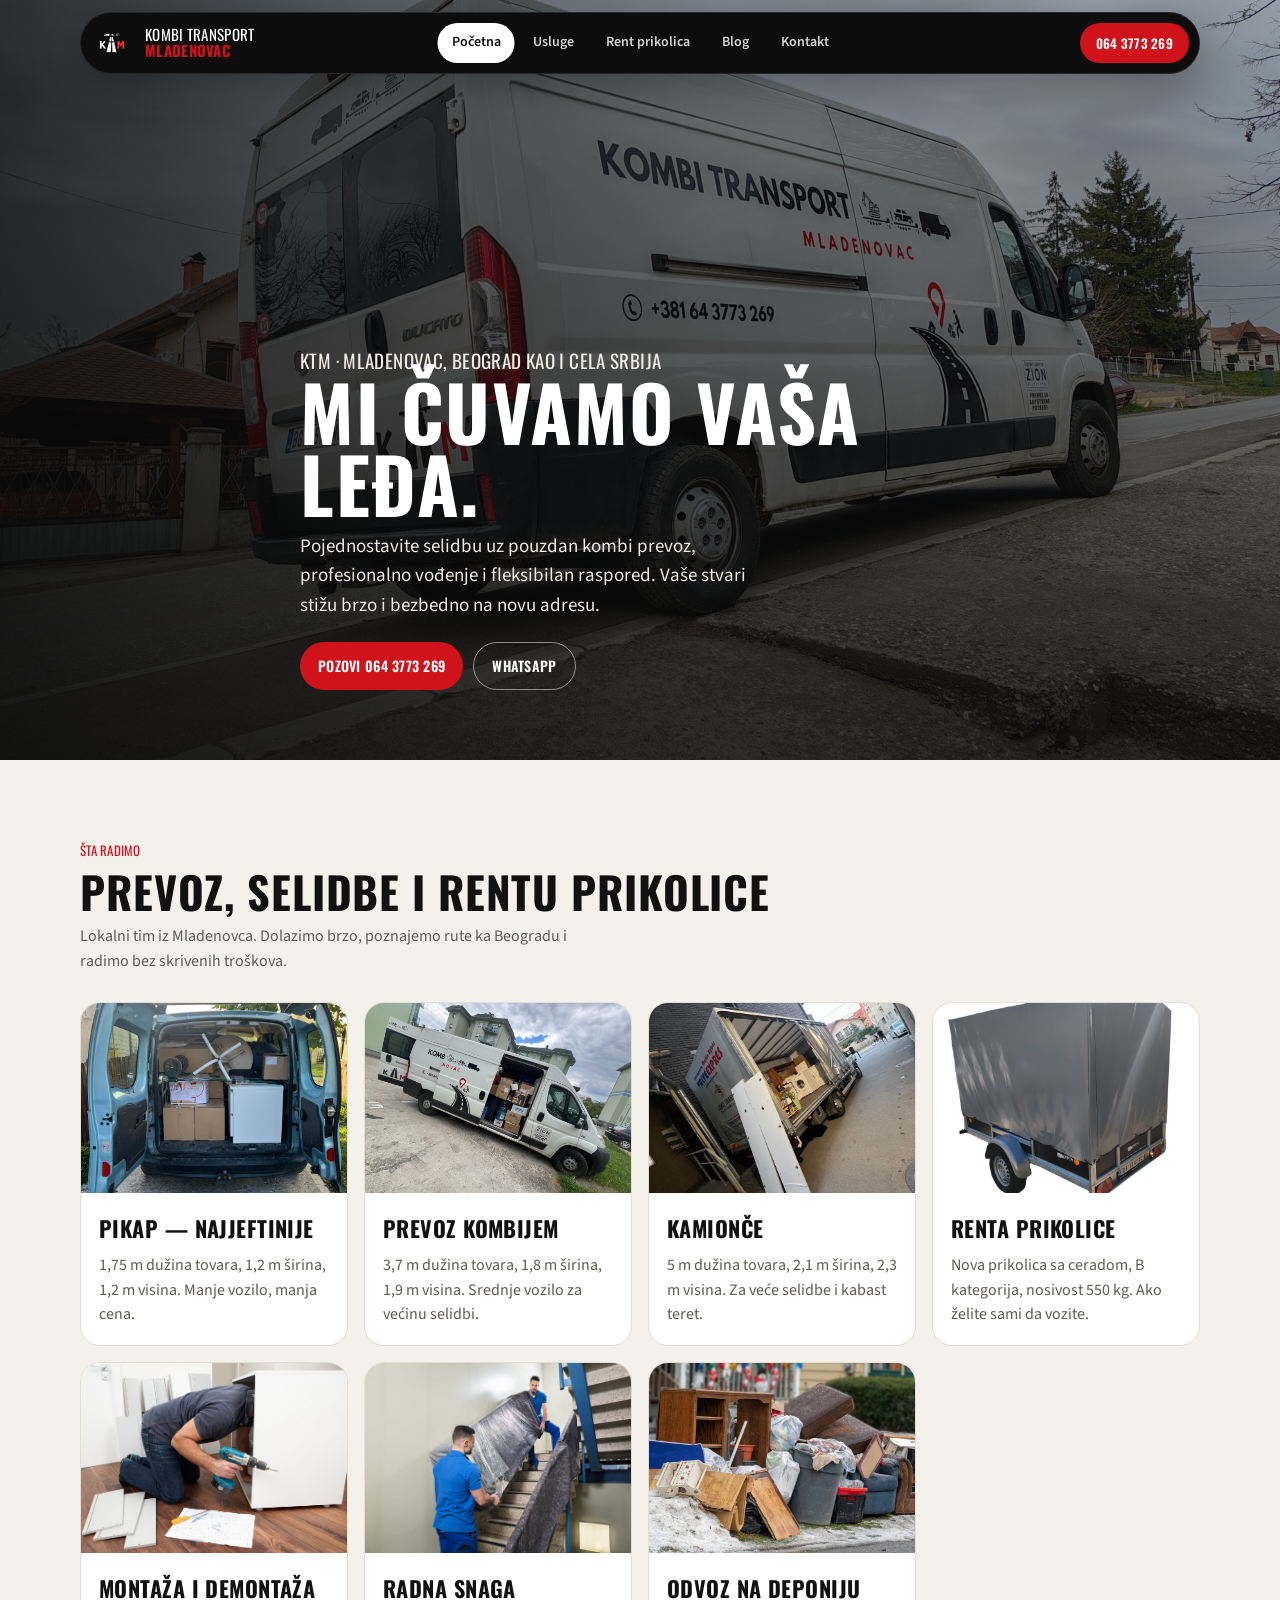
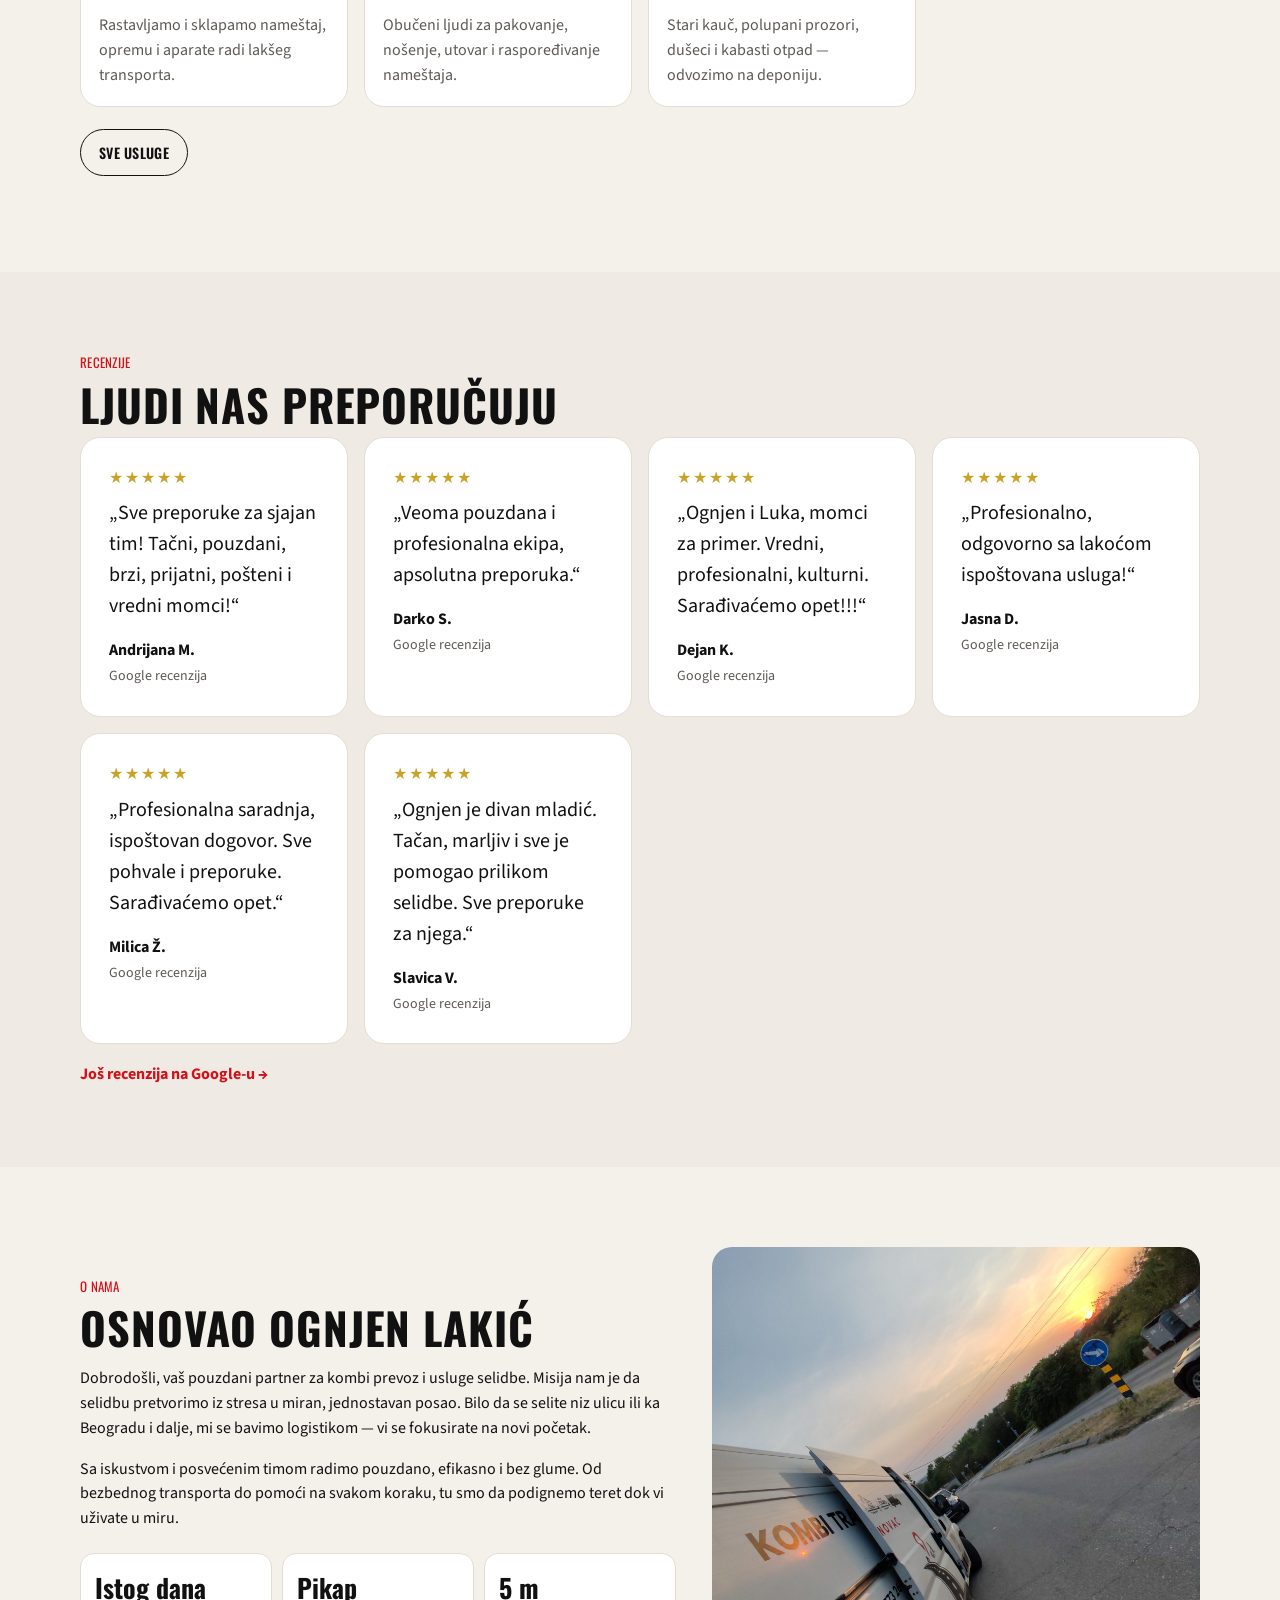
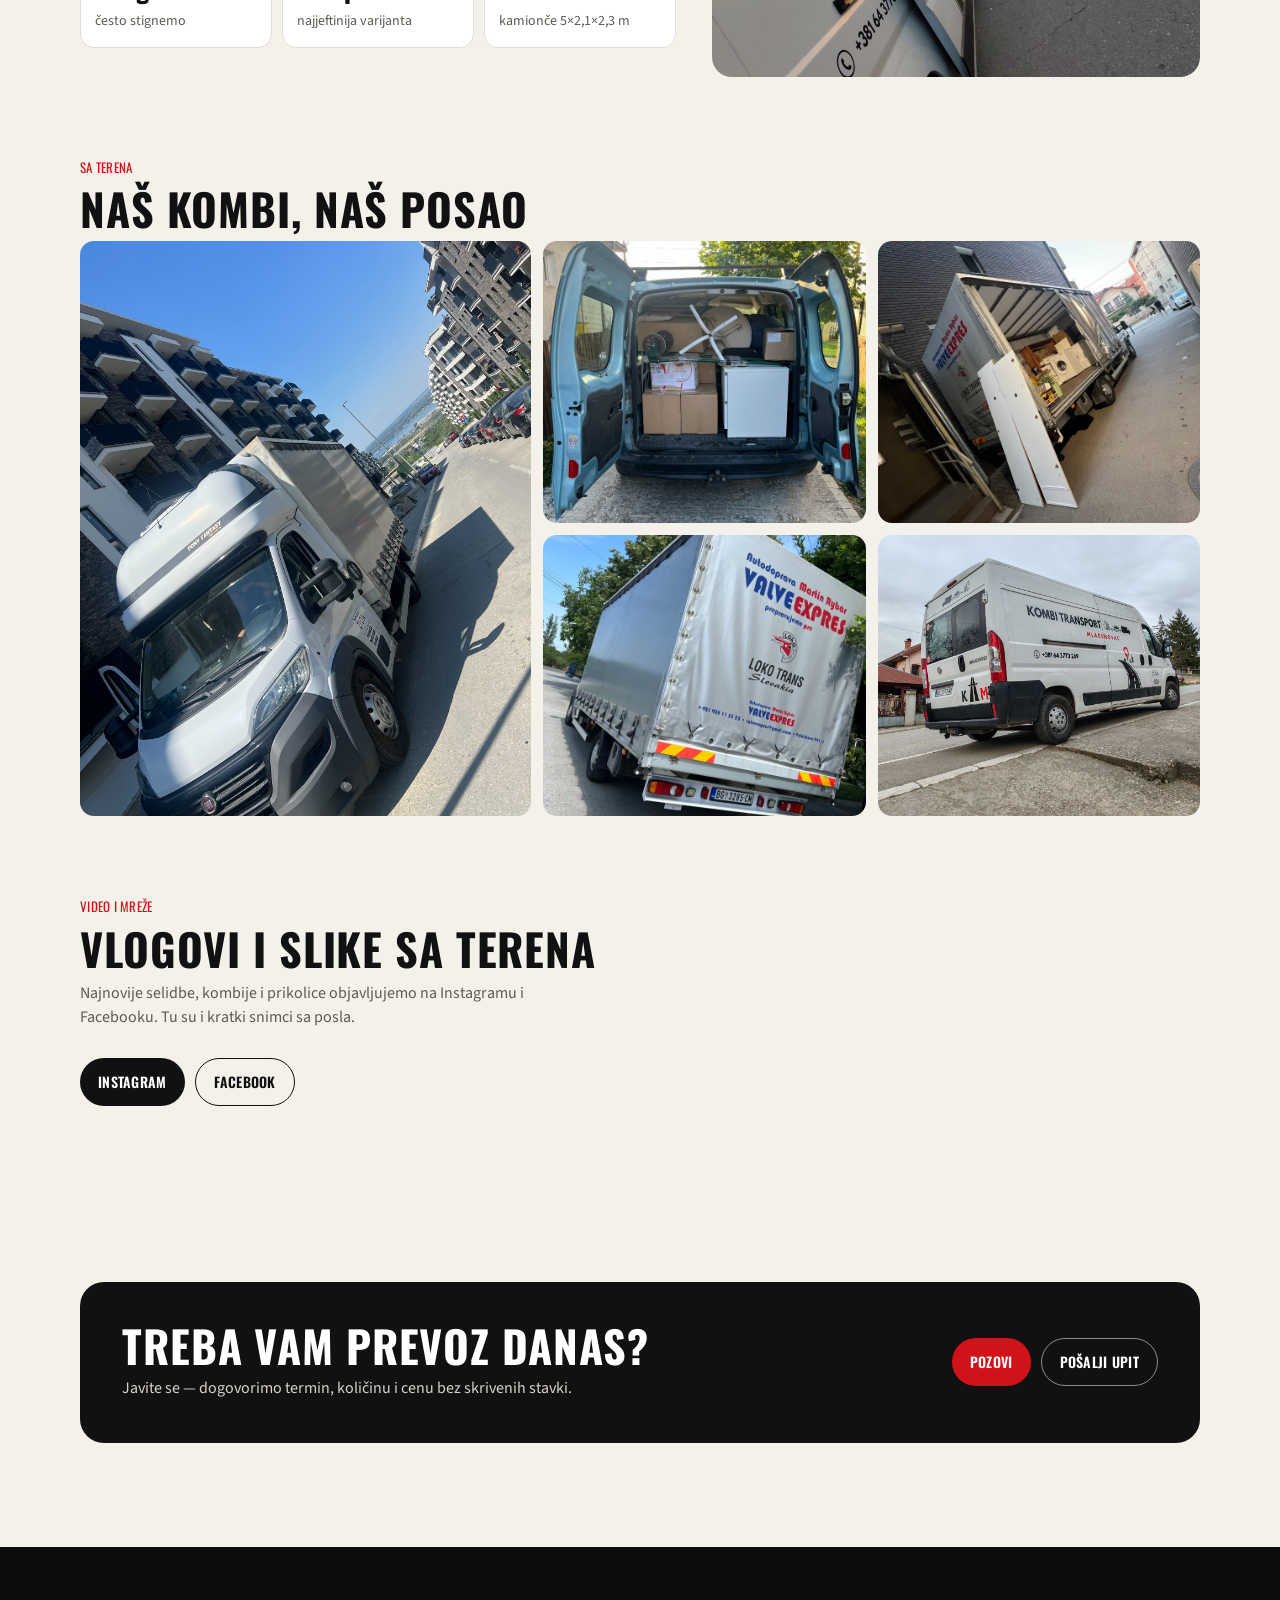
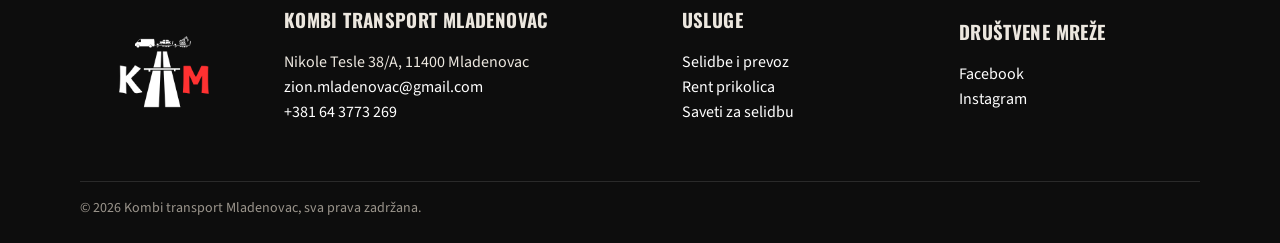
==== index.html @ 941980be "Give the footer a large logo column and slim down the mobile menu icon. Co-authored-by: Cursor <curs" ====
<!DOCTYPE html>
<html lang="sr">
<head>
  <meta charset="UTF-8">
  <meta name="viewport" content="width=device-width, initial-scale=1">
  <title>Kombi transport Mladenovac | Selidbe, prevoz i renta prikolica</title>
  <meta name="description" content="Pikap, kombi i kamionče za prevoz i selidbe u Mladenovcu. Renta prikolica, radna snaga, pakovanje i odvoz na deponiju. Ognjen Lakić, 064 3773 269.">
  <link rel="icon" href="img/favicon.png">
  <link rel="preconnect" href="https://fonts.googleapis.com">
  <link rel="preconnect" href="https://fonts.gstatic.com" crossorigin>
  <link href="https://fonts.googleapis.com/css2?family=Oswald:wght@500;600;700&family=Source+Sans+3:wght@400;600;700&display=swap" rel="stylesheet">
  <link rel="stylesheet" href="css/style.css">
  <script type="application/ld+json">
  {
    "@context": "https://schema.org",
    "@type": "MovingCompany",
    "name": "Kombi transport Mladenovac",
    "url": "https://prevoz-selidbe-ktm.com/",
    "telephone": "+381643773269",
    "email": "zion.mladenovac@gmail.com",
    "address": {
      "@type": "PostalAddress",
      "streetAddress": "Nikole Tesle 38/A",
      "addressLocality": "Mladenovac",
      "postalCode": "11400",
      "addressCountry": "RS"
    },
    "geo": {
      "@type": "GeoCoordinates",
      "latitude": 44.4453447,
      "longitude": 20.7040659
    },
    "hasMap": "https://share.google/hWrHYT7BhJZmR0jzt",
    "founder": "Ognjen Lakić",
    "areaServed": ["Mladenovac", "Beograd", "Srbija"]
  }
  </script>
</head>
<body>
  <header class="site-header">
    <div class="wrap header-inner">
      <a class="brand" href="/">
        <img src="img/logo-ktm.png" alt="KTM logo">
        <span class="logo-text">Kombi transport<br><b>Mladenovac</b></span>
      </a>
      <nav class="nav">
        <a class="active" href="/">Početna</a>
        <a href="/usluge">Usluge</a>
        <a href="/rent-prikolica">Rent prikolica</a>
        <a href="/blog">Blog</a>
        <a href="/kontakt">Kontakt</a>
      </nav>
      <div class="header-actions">
        <a class="btn btn-red desk" href="tel:+381643773269">064 3773 269</a>
        <button class="menu-btn" aria-label="Meni"><span></span><span></span><span></span></button>
      </div>
    </div>
  </header>

  <section class="hero">
    <img class="bg" src="img/van-work.jpg" alt="Kombi transport Mladenovac Fiat Ducato">
    <div class="wrap hero-copy">
      <p class="eyebrow">KTM · Mladenovac, Beograd kao i cela Srbija</p>
      <h1>Mi čuvamo vaša leđa.</h1>
      <p>Pojednostavite selidbu uz pouzdan kombi prevoz, profesionalno vođenje i fleksibilan raspored. Vaše stvari stižu brzo i bezbedno na novu adresu.</p>
      <div class="hero-actions">
        <a class="btn btn-red" href="tel:+381643773269">Pozovi 064 3773 269</a>
        <a class="btn btn-ghost" href="https://wa.me/381643773269" target="_blank" rel="noopener">WhatsApp</a>
      </div>
    </div>
  </section>

  <section class="section">
    <div class="wrap">
      <p class="eyebrow">Šta radimo</p>
      <h2>Prevoz, selidbe i rentu prikolice</h2>
      <p class="lead">Lokalni tim iz Mladenovca. Dolazimo brzo, poznajemo rute ka Beogradu i radimo bez skrivenih troškova.</p>
      <div class="services-grid">
        <article class="service">
          <img src="img/pikap.jpg" alt="Prevoz pikap vozilom">
          <div>
            <h3>Pikap — najjeftinije</h3>
            <p>1,75 m dužina tovara, 1,2 m širina, 1,2 m visina. Manje vozilo, manja cena.</p>
          </div>
        </article>
        <article class="service">
          <img src="img/kombi.jpg" alt="Prevoz kombijem">
          <div>
            <h3>Prevoz kombijem</h3>
            <p>3,7 m dužina tovara, 1,8 m širina, 1,9 m visina. Srednje vozilo za većinu selidbi.</p>
          </div>
        </article>
        <article class="service">
          <img src="img/kamionce-utovar.jpg" alt="Kamionče sa otvorenom stranicom">
          <div>
            <h3>Kamionče</h3>
            <p>5 m dužina tovara, 2,1 m širina, 2,3 m visina. Za veće selidbe i kabast teret.</p>
          </div>
        </article>
        <article class="service">
          <img src="img/prikolica-rent.png" alt="Renta prikolice">
          <div>
            <h3>Renta prikolice</h3>
            <p>Nova prikolica sa ceradom, B kategorija, nosivost 550 kg. Ako želite sami da vozite.</p>
          </div>
        </article>
        <article class="service">
          <img src="img/demontaza.jpg" alt="Montaža i demontaža nameštaja">
          <div>
            <h3>Montaža i demontaža</h3>
            <p>Rastavljamo i sklapamo nameštaj, opremu i aparate radi lakšeg transporta.</p>
          </div>
        </article>
        <article class="service">
          <img src="img/trailer.jpg" alt="Radna snaga za selidbu">
          <div>
            <h3>Radna snaga</h3>
            <p>Obučeni ljudi za pakovanje, nošenje, utovar i raspoređivanje nameštaja.</p>
          </div>
        </article>
        <article class="service">
          <img src="img/deponija.jpg" alt="Stari nameštaj i otpad za odvoz na deponiju">
          <div>
            <h3>Odvoz na deponiju</h3>
            <p>Stari kauč, polupani prozori, dušeci i kabasti otpad — odvozimo na deponiju.</p>
          </div>
        </article>
      </div>
      <p style="margin-top:22px"><a class="btn btn-line" href="/usluge">Sve usluge</a></p>
    </div>
  </section>

  <section class="section" style="background:#efeae3">
    <div class="wrap">
      <p class="eyebrow">Recenzije</p>
      <h2>Ljudi nas preporučuju</h2>
      <div class="reviews">
        <article class="review">
          <div class="stars">★★★★★</div>
          <p>„Sve preporuke za sjajan tim! Tačni, pouzdani, brzi, prijatni, pošteni i vredni momci!“</p>
          <b>Andrijana M.</b>
          <span>Google recenzija</span>
        </article>
        <article class="review">
          <div class="stars">★★★★★</div>
          <p>„Veoma pouzdana i profesionalna ekipa, apsolutna preporuka.“</p>
          <b>Darko S.</b>
          <span>Google recenzija</span>
        </article>
        <article class="review">
          <div class="stars">★★★★★</div>
          <p>„Ognjen i Luka, momci za primer. Vredni, profesionalni, kulturni. Sarađivaćemo opet!!!“</p>
          <b>Dejan K.</b>
          <span>Google recenzija</span>
        </article>
        <article class="review">
          <div class="stars">★★★★★</div>
          <p>„Profesionalno, odgovorno sa lakoćom ispoštovana usluga!“</p>
          <b>Jasna D.</b>
          <span>Google recenzija</span>
        </article>
        <article class="review">
          <div class="stars">★★★★★</div>
          <p>„Profesionalna saradnja, ispoštovan dogovor. Sve pohvale i preporuke. Sarađivaćemo opet.“</p>
          <b>Milica Ž.</b>
          <span>Google recenzija</span>
        </article>
        <article class="review">
          <div class="stars">★★★★★</div>
          <p>„Ognjen je divan mladić. Tačan, marljiv i sve je pomogao prilikom selidbe. Sve preporuke za njega.“</p>
          <b>Slavica V.</b>
          <span>Google recenzija</span>
        </article>
      </div>
      <p class="reviews-more"><a href="https://share.google/gci7Aq8GNQxn66nXV" target="_blank" rel="noopener">Još recenzija na Google-u →</a></p>
    </div>
  </section>

  <section class="section">
    <div class="wrap about">
      <div>
        <p class="eyebrow">O nama</p>
        <h2>Osnovao Ognjen Lakić</h2>
        <p>Dobrodošli, vaš pouzdani partner za kombi prevoz i usluge selidbe. Misija nam je da selidbu pretvorimo iz stresa u miran, jednostavan posao. Bilo da se selite niz ulicu ili ka Beogradu i dalje, mi se bavimo logistikom — vi se fokusirate na novi početak.</p>
        <p>Sa iskustvom i posvećenim timom radimo pouzdano, efikasno i bez glume. Od bezbednog transporta do pomoći na svakom koraku, tu smo da podignemo teret dok vi uživate u miru.</p>
        <div class="kpis">
          <div class="kpi"><b>Istog dana</b><span>često stignemo</span></div>
          <div class="kpi"><b>Pikap</b><span>najjeftinija varijanta</span></div>
          <div class="kpi"><b>5 m</b><span>kamionče 5×2,1×2,3 m</span></div>
        </div>
      </div>
      <img src="img/van-open.jpg" alt="Kombi KTM u Mladenovcu u sumrak">
    </div>
  </section>

  <section class="section" style="padding-top:0">
    <div class="wrap">
      <p class="eyebrow">Sa terena</p>
      <h2>Naš kombi, naš posao</h2>
      <div class="gallery">
        <img src="img/kamionce-ulica.jpg" alt="Kamionče Kombi transport Mladenovac">
        <img src="img/pikap.jpg" alt="Pikap natovaren kutijama i belom tehnikom">
        <img src="img/kamionce-utovar.jpg" alt="Utovar nameštaja u kamionče">
        <img src="img/kamionce-zadnje.jpg" alt="Kamionče sa ceradom spremno za prevoz">
        <img src="img/van-work.jpg" alt="Fiat Ducato Kombi transport Mladenovac">
      </div>
    </div>
  </section>

  <section class="section" style="padding-top:0">
    <div class="wrap">
      <p class="eyebrow">Video i mreže</p>
      <h2>Vlogovi i slike sa terena</h2>
      <p class="lead">Najnovije selidbe, kombije i prikolice objavljujemo na Instagramu i Facebooku. Tu su i kratki snimci sa posla.</p>
      <p style="display:flex;gap:10px;flex-wrap:wrap">
        <a class="btn btn-dark" href="https://www.instagram.com/kombi_transport_mladenovac/" target="_blank" rel="noopener">Instagram</a>
        <a class="btn btn-line" href="https://www.facebook.com/people/Kombi-transport-Mladenovac/100094320827394/" target="_blank" rel="noopener">Facebook</a>
      </p>
    </div>
  </section>

  <section class="section">
    <div class="wrap">
      <div class="cta">
        <div>
          <h2>Treba vam prevoz danas?</h2>
          <p>Javite se — dogovorimo termin, količinu i cenu bez skrivenih stavki.</p>
        </div>
        <div style="display:flex;gap:10px;flex-wrap:wrap">
          <a class="btn btn-red" href="tel:+381643773269">Pozovi</a>
          <a class="btn btn-ghost" href="/kontakt">Pošalji upit</a>
        </div>
      </div>
    </div>
  </section>

  <footer class="site-footer">
    <div class="wrap footer-grid">
      <a class="footer-brand" href="/">
        <img src="img/logo-ktm.png" alt="KTM logo">
      </a>
      <div>
        <h3>Kombi transport Mladenovac</h3>
        <p>Nikole Tesle 38/A, 11400 Mladenovac<br>
        <a href="mailto:zion.mladenovac@gmail.com">zion.mladenovac@gmail.com</a><br>
        <a href="tel:+381643773269">+381 64 3773 269</a></p>
      </div>
      <div>
        <h3>Usluge</h3>
        <p><a href="/usluge">Selidbe i prevoz</a><br>
        <a href="/rent-prikolica">Rent prikolica</a><br>
        <a href="/blog">Saveti za selidbu</a></p>
      </div>
      <div>
        <h3>Društvene mreže</h3>
        <p><a href="https://www.facebook.com/people/Kombi-transport-Mladenovac/100094320827394/" target="_blank" rel="noopener">Facebook</a><br>
        <a href="https://www.instagram.com/kombi_transport_mladenovac/" target="_blank" rel="noopener">Instagram</a></p>
      </div>
    </div>
    <div class="wrap copy">© 2026 Kombi transport Mladenovac, sva prava zadržana.</div>
  </footer>

  <div class="mobile-cta">
    <a class="btn btn-red" href="tel:+381643773269">Pozovi</a>
    <a class="btn btn-ghost" href="https://wa.me/381643773269">WhatsApp</a>
  </div>
  <script src="js/main.js"></script>
</body>
</html>
---- css/style.css ----
:root {
  --ink: #111111;
  --ink-soft: #2a2a2a;
  --paper: #f4f1eb;
  --white: #fff;
  --red: #d0121a;
  --red-dark: #9e0c13;
  --muted: #5e5a54;
  --line: #e4ddd3;
  --shadow: 0 16px 40px rgba(17, 17, 17, 0.1);
  --radius: 20px;
  --max: 1120px;
  --pad: clamp(16px, 4vw, 28px);
}

* { box-sizing: border-box; }
html { scroll-behavior: smooth; }
body {
  margin: 0;
  font-family: "Source Sans 3", "Segoe UI", sans-serif;
  color: var(--ink);
  background: var(--paper);
  line-height: 1.55;
  overflow-x: hidden;
}
img { max-width: 100%; height: auto; display: block; }
a { color: inherit; }
h1, h2, h3, .logo-text, .eyebrow, .btn {
  font-family: Oswald, "Arial Narrow", sans-serif;
  letter-spacing: 0.02em;
}

.wrap { width: min(var(--max), calc(100% - var(--pad) * 2)); margin-inline: auto; }

.site-header {
  position: sticky;
  top: 0;
  z-index: 50;
  padding: 12px 0 0;
  background: transparent;
  border: 0;
  isolation: isolate;
}
.header-inner {
  position: relative;
  display: flex;
  align-items: center;
  justify-content: space-between;
  gap: 12px;
  min-height: 62px;
  padding: 6px 10px 6px 8px;
  background: #0d0d0d;
  border: 1px solid rgba(255,255,255,0.1);
  border-radius: 999px;
  box-shadow: 0 10px 36px rgba(0, 0, 0, 0.28);
  transition: box-shadow 0.25s ease, background 0.25s ease;
}
.site-header.is-scrolled .header-inner {
  background: #111;
  box-shadow: 0 16px 40px rgba(0, 0, 0, 0.4);
}
.brand {
  display: flex;
  align-items: center;
  gap: 10px;
  text-decoration: none;
  min-width: 0;
  position: relative;
  z-index: 1;
}
.brand img {
  width: 46px;
  height: 46px;
  object-fit: contain;
  background: transparent;
  border-radius: 0;
  flex-shrink: 0;
}
.logo-text { font-size: 15px; line-height: 1.05; text-transform: uppercase; color: #fff; }
.logo-text b { color: var(--red); font-weight: 700; }
.nav {
  display: flex;
  gap: 4px;
  align-items: center;
  position: absolute;
  left: 50%;
  top: 50%;
  transform: translate(-50%, -50%);
}
.nav a {
  text-decoration: none;
  font-weight: 600;
  font-size: 14px;
  min-height: 40px;
  padding: 0 14px;
  border-radius: 999px;
  display: inline-flex;
  align-items: center;
  color: rgba(255,255,255,0.82);
  transition: background 0.2s ease, color 0.2s ease;
}
.nav a:hover { background: rgba(255,255,255,0.1); color: #fff; }
.nav a.active { background: #fff; color: #111; }
.header-actions {
  display: flex;
  gap: 8px;
  align-items: center;
  position: relative;
  z-index: 1;
  margin-left: auto;
}
.header-actions .btn {
  padding: 10px 16px;
  min-height: 40px;
  font-size: 13px;
}
.menu-btn {
  display: none;
  border: 0;
  background: rgba(255,255,255,0.1);
  color: #fff;
  width: 36px;
  height: 36px;
  border-radius: 999px;
  cursor: pointer;
  place-items: center;
  gap: 3px;
  padding: 0;
}
.menu-btn span {
  display: block;
  width: 11px;
  height: 1.2px;
  background: #fff;
  border-radius: 2px;
  transition: transform 0.2s ease, opacity 0.2s ease;
}
.site-header:has(.nav.open) .menu-btn span:nth-child(1) { transform: translateY(4.2px) rotate(45deg); }
.site-header:has(.nav.open) .menu-btn span:nth-child(2) { opacity: 0; }
.site-header:has(.nav.open) .menu-btn span:nth-child(3) { transform: translateY(-4.2px) rotate(-45deg); }

.btn {
  display: inline-flex;
  align-items: center;
  justify-content: center;
  gap: 8px;
  text-decoration: none;
  border: 0;
  cursor: pointer;
  padding: 12px 18px;
  min-height: 44px;
  border-radius: 999px;
  font-weight: 600;
  text-transform: uppercase;
  font-size: 14px;
}
.btn-red { background: var(--red); color: #fff; }
.btn-red:hover { background: var(--red-dark); }
.btn-dark { background: var(--ink); color: #fff; }
.btn-ghost { background: transparent; color: #fff; border: 1px solid rgba(255,255,255,.5); }
.btn-line { background: transparent; border: 1px solid var(--ink); }

.hero {
  position: relative;
  min-height: min(90vh, 760px);
  margin-top: -74px;
  color: #fff;
  display: grid;
  align-items: end;
  overflow: hidden;
}
.hero img.bg {
  position: absolute; inset: 0; width: 100%; height: 100%;
  object-fit: cover; object-position: 70% center;
}
.hero::after {
  content: "";
  position: absolute; inset: 0;
  background:
    linear-gradient(90deg, rgba(10,10,10,.78) 0%, rgba(10,10,10,.28) 55%, rgba(10,10,10,.12) 100%),
    linear-gradient(180deg, rgba(10,10,10,.2) 0%, rgba(10,10,10,.75) 100%);
}
.hero-copy { position: relative; z-index: 1; padding: clamp(48px, 8vw, 90px) 0 clamp(36px, 6vw, 70px); max-width: 680px; }
.eyebrow {
  color: var(--red);
  margin: 0 0 10px;
  font-size: 13px;
  text-transform: uppercase;
}
.hero h1 {
  font-size: clamp(36px, 8vw, 76px);
  line-height: 0.94;
  margin: 0 0 14px;
  text-transform: uppercase;
}
.hero p { font-size: clamp(16px, 2.2vw, 19px); max-width: 54ch; color: #efeae3; margin: 0; }
.hero-actions { display: flex; gap: 10px; flex-wrap: wrap; margin-top: 22px; }

.section { padding: clamp(48px, 7vw, 80px) 0; }
.section h2 {
  font-size: clamp(28px, 5vw, 44px);
  text-transform: uppercase;
  margin: 0 0 10px;
  line-height: 1;
}
.lead { color: var(--muted); max-width: 62ch; margin: 0 0 28px; }

.cards, .services-grid {
  display: grid;
  grid-template-columns: repeat(auto-fit, minmax(240px, 1fr));
  gap: 16px;
}
.card, .service, .review {
  background: #fff;
  border: 1px solid var(--line);
  border-radius: var(--radius);
  transition: transform 0.2s ease, box-shadow 0.2s ease;
}
.card:hover, .service:hover { transform: translateY(-3px); box-shadow: var(--shadow); }
.card { padding: 22px; box-shadow: var(--shadow); }
.card h3, .service h3 { margin: 0 0 8px; text-transform: uppercase; font-size: clamp(18px, 2vw, 22px); }
.card p, .service p { margin: 0; color: var(--muted); }
.icon {
  width: 42px; height: 42px; border-radius: 12px;
  background: #111; color: #fff; display: grid; place-items: center;
  margin-bottom: 14px; font-size: 18px;
}
.service { overflow: hidden; }
.service img { width: 100%; height: 190px; object-fit: cover; }
.service div { padding: 18px; }

.reviews { display: grid; grid-template-columns: repeat(auto-fit, minmax(260px, 1fr)); gap: 16px; }
.reviews-more { margin: 18px 0 0; }
.reviews-more a { color: var(--red); font-weight: 700; text-decoration: none; }
.review { padding: clamp(20px, 3vw, 28px); }
.stars { color: #c9a227; letter-spacing: 2px; margin-bottom: 8px; }
.review p { font-size: clamp(17px, 2vw, 20px); margin: 0 0 16px; }
.review b { display: block; }
.review span { color: var(--muted); font-size: 14px; }

.about {
  display: grid;
  grid-template-columns: 1.1fr 0.9fr;
  gap: clamp(20px, 4vw, 36px);
  align-items: center;
}
.about img { border-radius: var(--radius); height: min(46vw, 430px); width: 100%; object-fit: cover; }
.about img.cutout { object-fit: contain; background: #111; height: min(50vw, 380px); }
.kpis { display: grid; grid-template-columns: repeat(3, 1fr); gap: 10px; margin-top: 22px; }
.kpi { background: #fff; border: 1px solid var(--line); border-radius: 14px; padding: 14px; }
.kpi b { display: block; font-size: clamp(20px, 3vw, 26px); font-family: Oswald, sans-serif; }
.kpi span { color: var(--muted); font-size: 14px; }

.gallery {
  display: grid;
  grid-template-columns: 1.4fr 1fr 1fr;
  grid-template-rows: minmax(160px, 22vw) minmax(160px, 22vw);
  gap: 12px;
}
.gallery img { width: 100%; height: 100%; object-fit: cover; border-radius: 14px; }
.gallery img:first-child { grid-row: 1 / span 2; }

.cta {
  background: var(--ink);
  color: #fff;
  border-radius: 24px;
  padding: clamp(22px, 4vw, 42px);
  display: flex;
  justify-content: space-between;
  gap: 18px;
  align-items: center;
  flex-wrap: wrap;
}
.cta h2 { margin: 0 0 8px; }
.cta p { margin: 0; color: #d7d2cb; }

.page-hero { padding: clamp(36px, 6vw, 54px) 0 12px; }
.page-hero h1 {
  font-size: clamp(30px, 7vw, 54px);
  text-transform: uppercase;
  margin: 0 0 8px;
  line-height: 0.95;
}

.service-list { display: grid; gap: 16px; }
.service-row {
  display: grid;
  grid-template-columns: 280px minmax(0, 1fr);
  align-items: start;
  gap: 0;
  background: #fff;
  border: 1px solid var(--line);
  border-radius: var(--radius);
  overflow: hidden;
}
.service-row > img,
.service-photos img {
  width: 100%;
  height: 220px;
  object-fit: cover;
  object-position: center;
}
.service-row > div:not(.service-photos) { padding: clamp(16px, 3vw, 24px); min-width: 0; }
.service-row h2 { font-size: clamp(22px, 3vw, 28px); margin: 0 0 8px; }
.service-photos {
  display: grid;
  grid-template-columns: 1.25fr 1fr;
  grid-template-rows: 1fr 1fr;
  gap: 3px;
  min-height: 260px;
  background: #111;
}
.service-photos img { min-height: 0; }
.service-photos img:first-child { grid-row: 1 / span 2; }

.specs { display: grid; grid-template-columns: repeat(3, 1fr); gap: 10px; margin-top: 16px; }
.spec { background: var(--paper); border-radius: 12px; padding: 12px; }
.spec b { display: block; font-family: Oswald, sans-serif; font-size: 22px; }

.contact-grid { display: grid; grid-template-columns: 0.9fr 1.1fr; gap: 16px; }
.contact-card, form {
  position: relative;
  background: #fff;
  border: 1px solid var(--line);
  border-radius: var(--radius);
  padding: clamp(18px, 3vw, 24px);
}
.contact-card p { margin: 8px 0; }
.contact-card a { color: var(--red); font-weight: 700; text-decoration: none; }
.contact-card .btn { color: #fff; margin: 4px 6px 4px 0; }
.contact-card .btn-line { color: var(--ink); }
label { display: block; font-weight: 600; margin: 12px 0 6px; }
input, textarea, select {
  width: 100%;
  padding: 12px 14px;
  min-height: 44px;
  border: 1px solid var(--line);
  border-radius: 12px;
  font: inherit;
  background: #fbfaf7;
}
textarea { min-height: 140px; resize: vertical; }
.hp {
  position: absolute;
  left: -9999px;
  height: 0;
  width: 0;
  opacity: 0;
  pointer-events: none;
}
.form-status {
  margin: 12px 0 0;
  padding: 12px 14px;
  border-radius: 12px;
  font-weight: 600;
}
.form-status.ok { background: #e8f6ea; color: #146c2e; }
.form-status.err { background: #fde8e8; color: var(--red-dark); }
.btn:disabled { opacity: 0.65; cursor: wait; }
.map { margin-top: 18px; border-radius: var(--radius); overflow: hidden; }
.map iframe { width: 100%; height: min(50vw, 320px); min-height: 240px; border: 0; }

.blog-grid { display: grid; grid-template-columns: 1fr 1fr; gap: 16px; }
.blog-card { background: #fff; border-radius: var(--radius); overflow: hidden; border: 1px solid var(--line); text-decoration: none; }
.blog-card img { height: 180px; width: 100%; object-fit: cover; }
.blog-card div { padding: 18px; }
.article { max-width: 780px; }
.article h2 { margin-top: 28px; font-size: clamp(22px, 4vw, 28px); }
.article p, .article li { font-size: clamp(16px, 2vw, 18px); }

.site-footer {
  background: #0d0d0d;
  color: #ece7df;
  padding: 42px 0 24px;
  margin-top: 24px;
}
.footer-grid {
  display: grid;
  grid-template-columns: auto 1.5fr 1fr 1fr;
  gap: 28px 36px;
  align-items: center;
}
.site-footer a { color: #fff; text-decoration: none; }
.site-footer h3 { margin: 0 0 10px; text-transform: uppercase; }
.footer-brand {
  display: block;
  margin: 0;
  justify-self: start;
}
.footer-brand img {
  width: 168px;
  height: 168px;
  object-fit: contain;
  background: transparent;
}
.footer-mini {
  display: flex;
  align-items: center;
  gap: 16px;
  border-top: 0;
  margin-top: 0;
  padding-top: 0;
}
.footer-mini .footer-brand { margin: 0; }
.footer-mini .footer-brand img { width: 88px; height: 88px; }
.copy { border-top: 1px solid #2a2a2a; margin-top: 24px; padding-top: 16px; color: #9b958c; font-size: 14px; }

.mobile-cta {
  display: none;
  position: fixed;
  left: 12px; right: 12px;
  bottom: calc(12px + env(safe-area-inset-bottom));
  z-index: 50;
  background: #111;
  border-radius: 999px;
  padding: 8px;
  gap: 8px;
}
.mobile-cta a { flex: 1; color: #fff; }

@media (max-width: 1024px) {
  .cards, .services-grid { grid-template-columns: 1fr 1fr; }
  .gallery { grid-template-columns: 1fr 1fr; grid-template-rows: 200px 200px 200px; }
  .gallery img:first-child { grid-row: auto; grid-column: 1 / span 2; height: 240px; }
}

@media (max-width: 980px) {
  .nav, .header-actions .desk { display: none; }
  .menu-btn { display: grid; }
  .nav.open {
    display: flex;
    position: absolute;
    left: 0;
    right: 0;
    top: calc(100% + 10px);
    transform: none;
    background: #161616;
    flex-direction: column;
    align-items: stretch;
    padding: 10px;
    border-radius: 24px;
    border: 1px solid #2a2a2a;
    box-shadow: 0 16px 40px rgba(0, 0, 0, 0.4);
  }
  .nav.open a { width: 100%; min-height: 46px; }
}

@media (max-width: 860px) {
  .about, .contact-grid, .blog-grid, .reviews, .service-row {
    grid-template-columns: 1fr;
  }
  .footer-grid {
    grid-template-columns: auto 1fr;
    gap: 18px 16px;
  }
  .footer-grid > :nth-child(n+3) { grid-column: 1 / -1; }
  .footer-brand img { width: 120px; height: 120px; }
  .service-row > img {
    width: 100%;
    height: 220px;
  }
  .service-photos { min-height: 220px; }
  .service-photos img { min-height: 0; }
  .about img { height: 260px; }
  .kpis, .specs { grid-template-columns: 1fr; }
  .mobile-cta { display: flex; }
  body { padding-bottom: calc(96px + env(safe-area-inset-bottom)); }
  .section { scroll-margin-bottom: 96px; }
  .hero { min-height: 78vh; }
  .hero img.bg { object-position: 58% 40%; }
  .hero::after {
    background: linear-gradient(180deg, rgba(10,10,10,.15) 20%, rgba(10,10,10,.82) 100%);
  }
}

@media (max-width: 560px) {
  .cards, .services-grid, .blog-grid { grid-template-columns: 1fr; }
  .gallery { grid-template-columns: 1fr; grid-template-rows: none; }
  .gallery img, .gallery img:first-child { grid-column: auto; height: 200px; }
  .logo-text { font-size: 14px; }
  .cta { border-radius: 18px; }
}
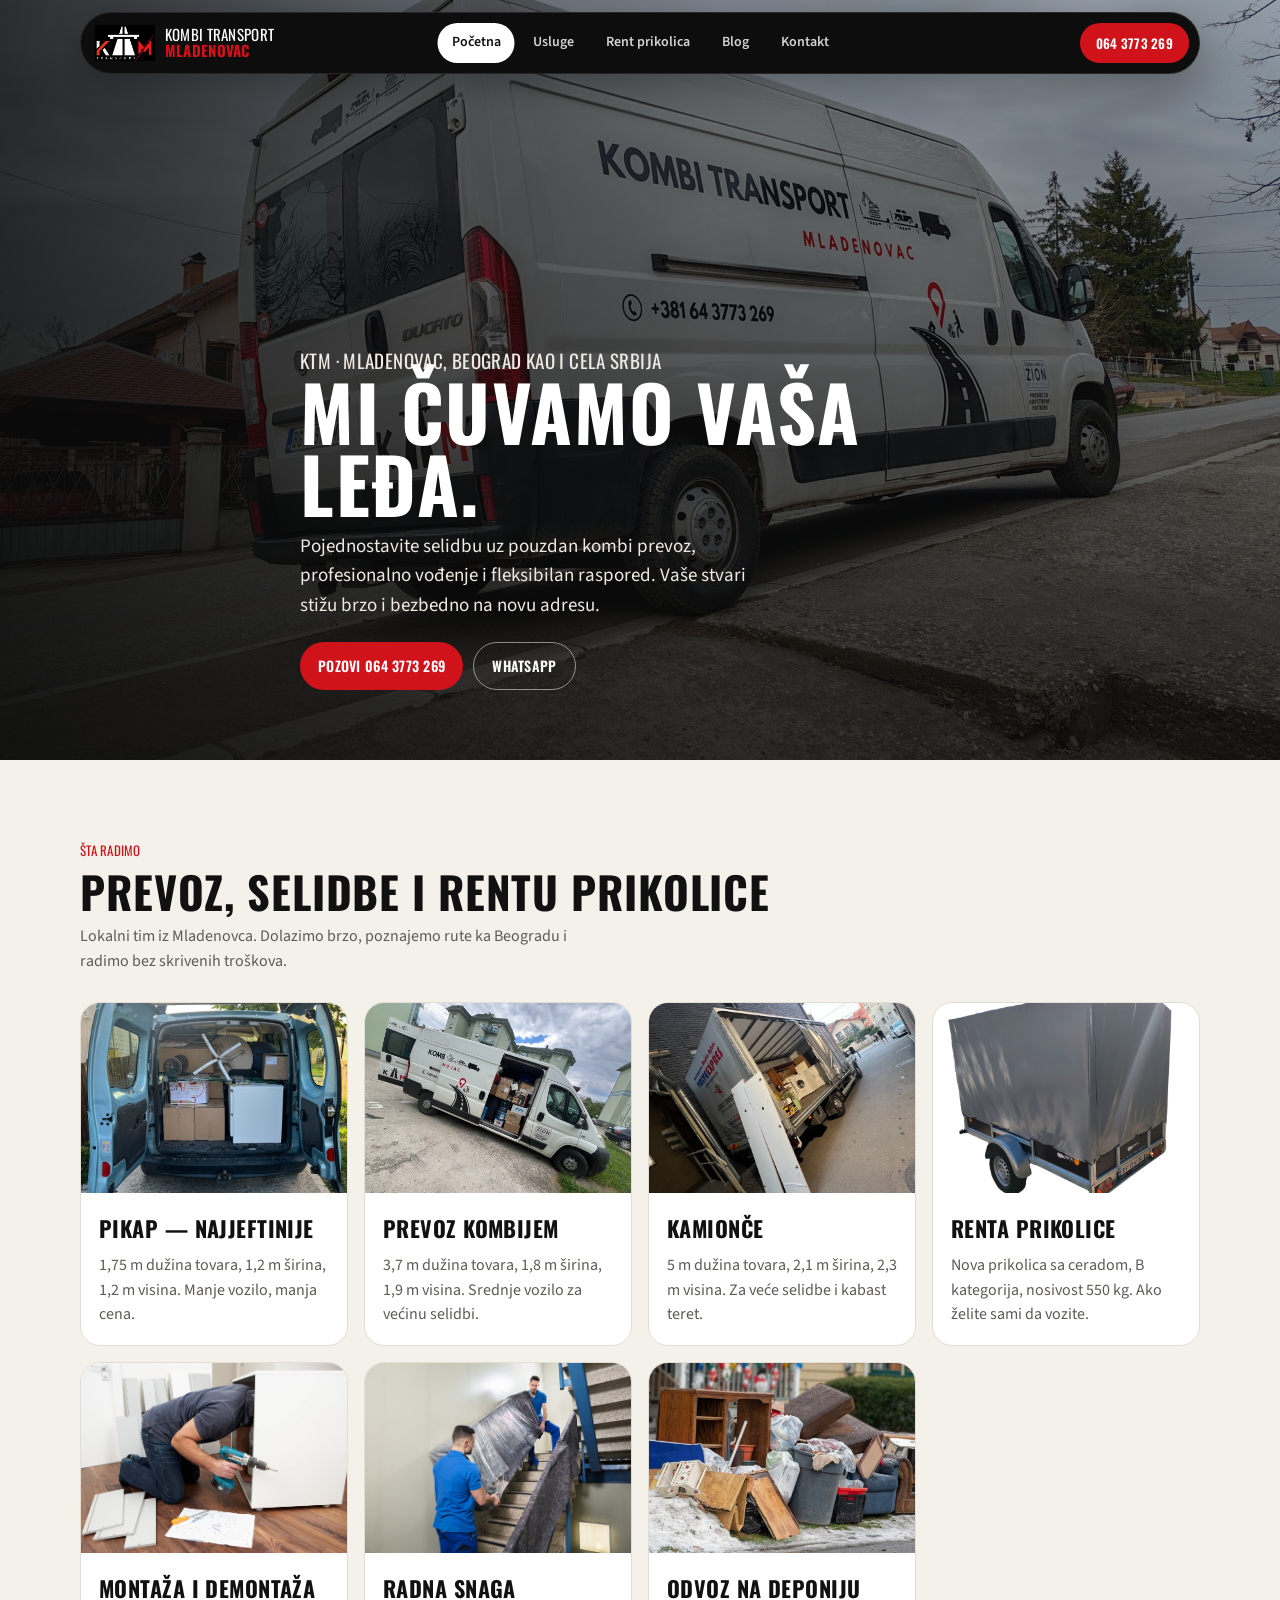
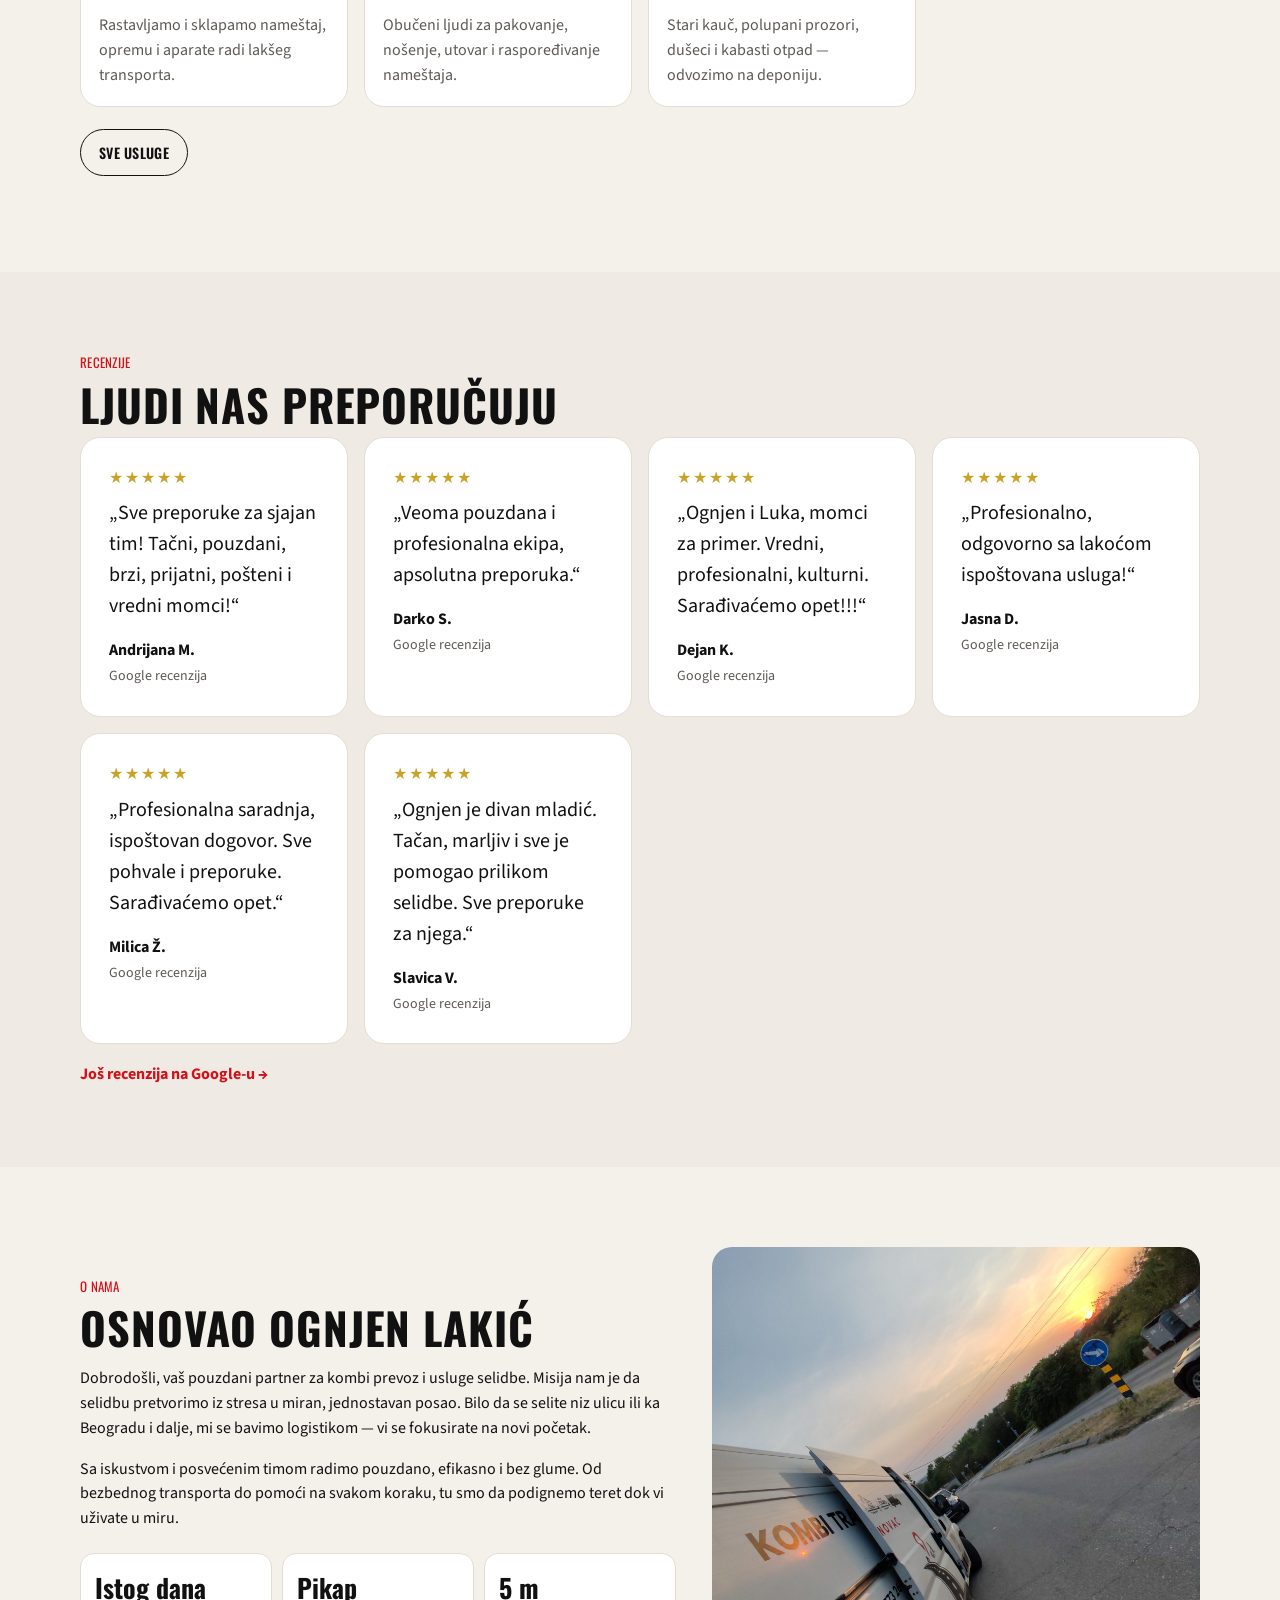
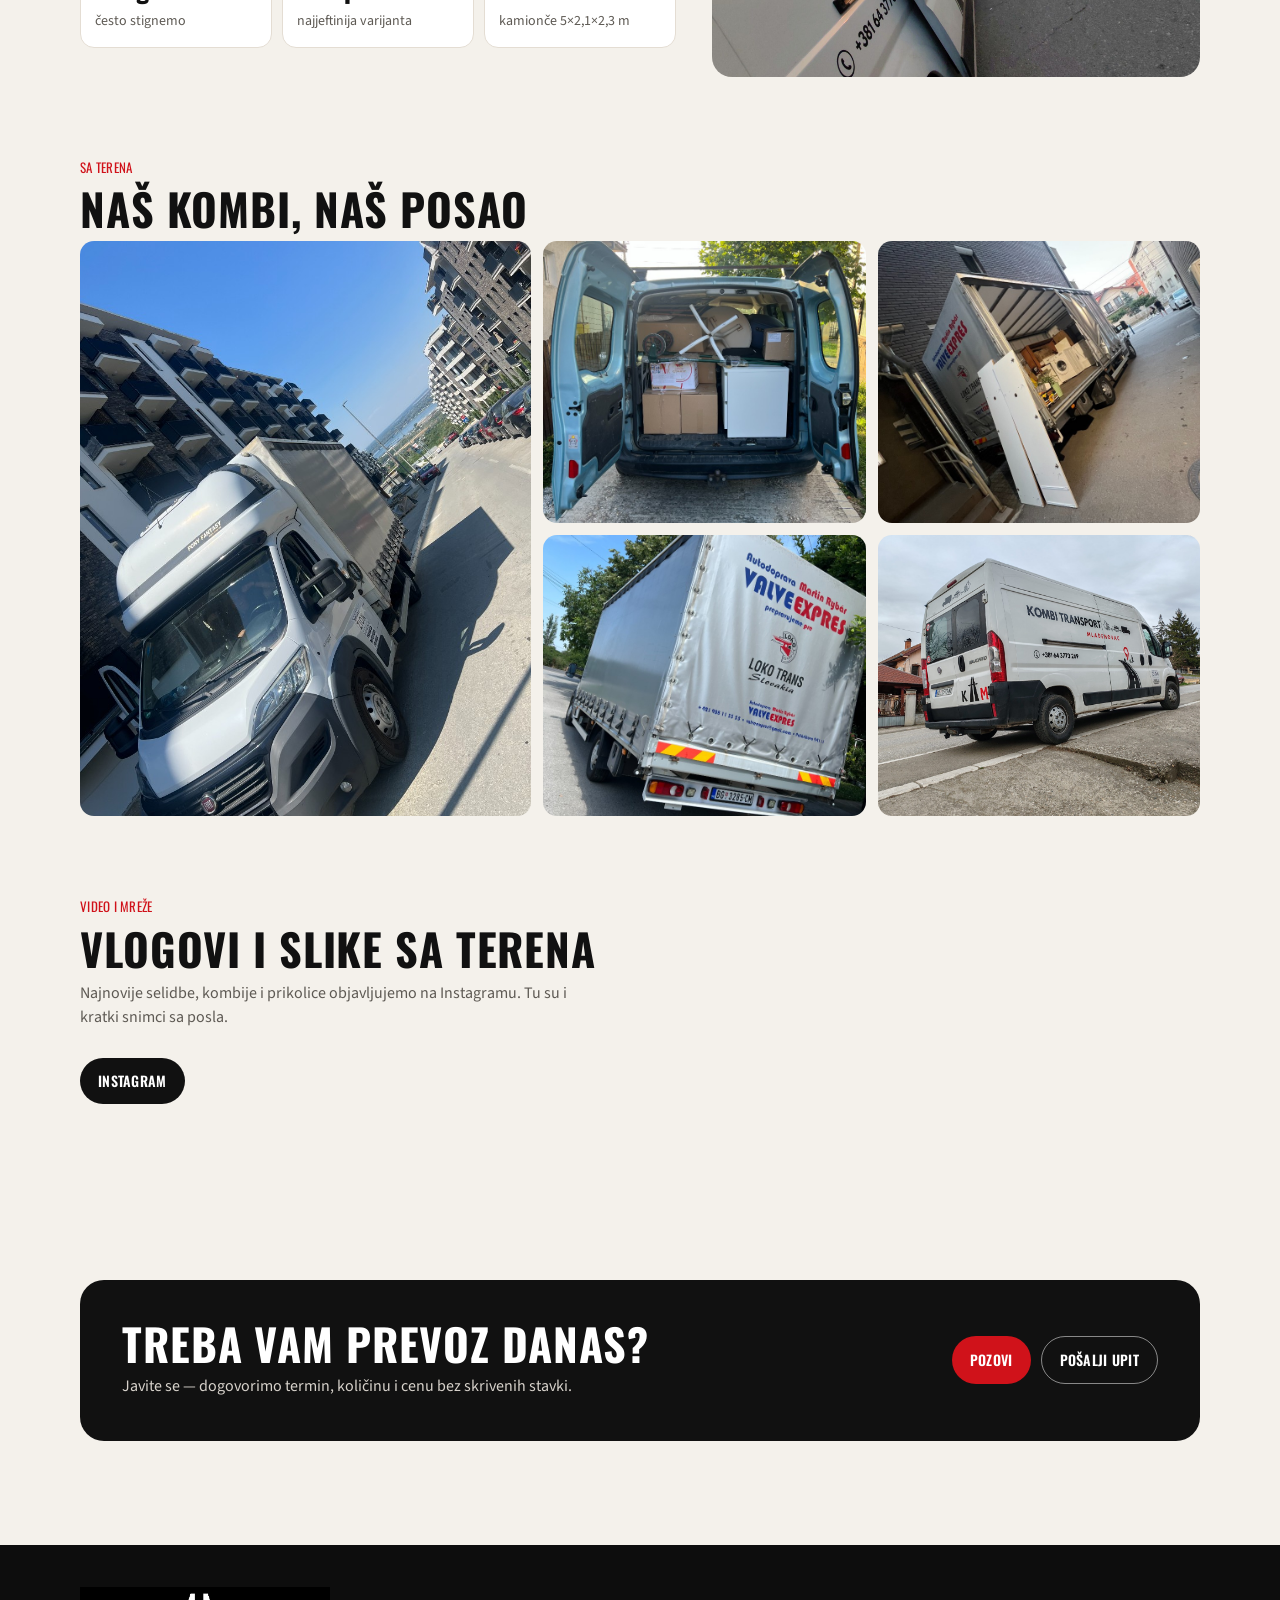
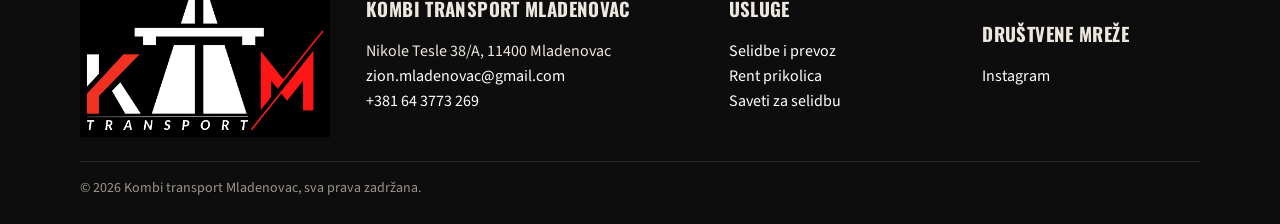
==== commit 1463f038: "Remove Facebook links and mentions from every page. Co-authored-by: Cursor <cursoragent@cursor.com>" ====
--- a/index.html
+++ b/index.html
@@ -211,10 +211,9 @@
     <div class="wrap">
       <p class="eyebrow">Video i mreže</p>
       <h2>Vlogovi i slike sa terena</h2>
-      <p class="lead">Najnovije selidbe, kombije i prikolice objavljujemo na Instagramu i Facebooku. Tu su i kratki snimci sa posla.</p>
+      <p class="lead">Najnovije selidbe, kombije i prikolice objavljujemo na Instagramu. Tu su i kratki snimci sa posla.</p>
       <p style="display:flex;gap:10px;flex-wrap:wrap">
         <a class="btn btn-dark" href="https://www.instagram.com/kombi_transport_mladenovac/" target="_blank" rel="noopener">Instagram</a>
-        <a class="btn btn-line" href="https://www.facebook.com/people/Kombi-transport-Mladenovac/100094320827394/" target="_blank" rel="noopener">Facebook</a>
       </p>
     </div>
   </section>
@@ -253,8 +252,7 @@
       </div>
       <div>
         <h3>Društvene mreže</h3>
-        <p><a href="https://www.facebook.com/people/Kombi-transport-Mladenovac/100094320827394/" target="_blank" rel="noopener">Facebook</a><br>
-        <a href="https://www.instagram.com/kombi_transport_mladenovac/" target="_blank" rel="noopener">Instagram</a></p>
+        <p><a href="https://www.instagram.com/kombi_transport_mladenovac/" target="_blank" rel="noopener">Instagram</a></p>
       </div>
     </div>
     <div class="wrap copy">© 2026 Kombi transport Mladenovac, sva prava zadržana.</div>
--- a/css/style.css
+++ b/css/style.css
@@ -48,7 +48,7 @@
   justify-content: space-between;
   gap: 12px;
   min-height: 62px;
-  padding: 6px 10px 6px 8px;
+  padding: 6px 10px 6px 14px;
   background: #0d0d0d;
   border: 1px solid rgba(255,255,255,0.1);
   border-radius: 999px;
@@ -69,8 +69,8 @@
   z-index: 1;
 }
 .brand img {
-  width: 46px;
-  height: 46px;
+  width: auto;
+  height: 36px;
   object-fit: contain;
   background: transparent;
   border-radius: 0;
@@ -388,8 +388,8 @@
   justify-self: start;
 }
 .footer-brand img {
-  width: 168px;
-  height: 168px;
+  width: 250px;
+  height: auto;
   object-fit: contain;
   background: transparent;
 }
@@ -402,7 +402,7 @@
   padding-top: 0;
 }
 .footer-mini .footer-brand { margin: 0; }
-.footer-mini .footer-brand img { width: 88px; height: 88px; }
+.footer-mini .footer-brand img { width: 140px; height: auto; }
 .copy { border-top: 1px solid #2a2a2a; margin-top: 24px; padding-top: 16px; color: #9b958c; font-size: 14px; }
 
 .mobile-cta {
@@ -450,11 +450,16 @@
     grid-template-columns: 1fr;
   }
   .footer-grid {
-    grid-template-columns: auto 1fr;
-    gap: 18px 16px;
-  }
-  .footer-grid > :nth-child(n+3) { grid-column: 1 / -1; }
-  .footer-brand img { width: 120px; height: 120px; }
+    grid-template-columns: 1fr;
+    gap: 22px;
+    justify-items: start;
+  }
+  .footer-brand img { width: 180px; height: auto; }
+  .footer-mini {
+    flex-direction: column;
+    align-items: flex-start;
+    gap: 12px;
+  }
   .service-row > img {
     width: 100%;
     height: 220px;
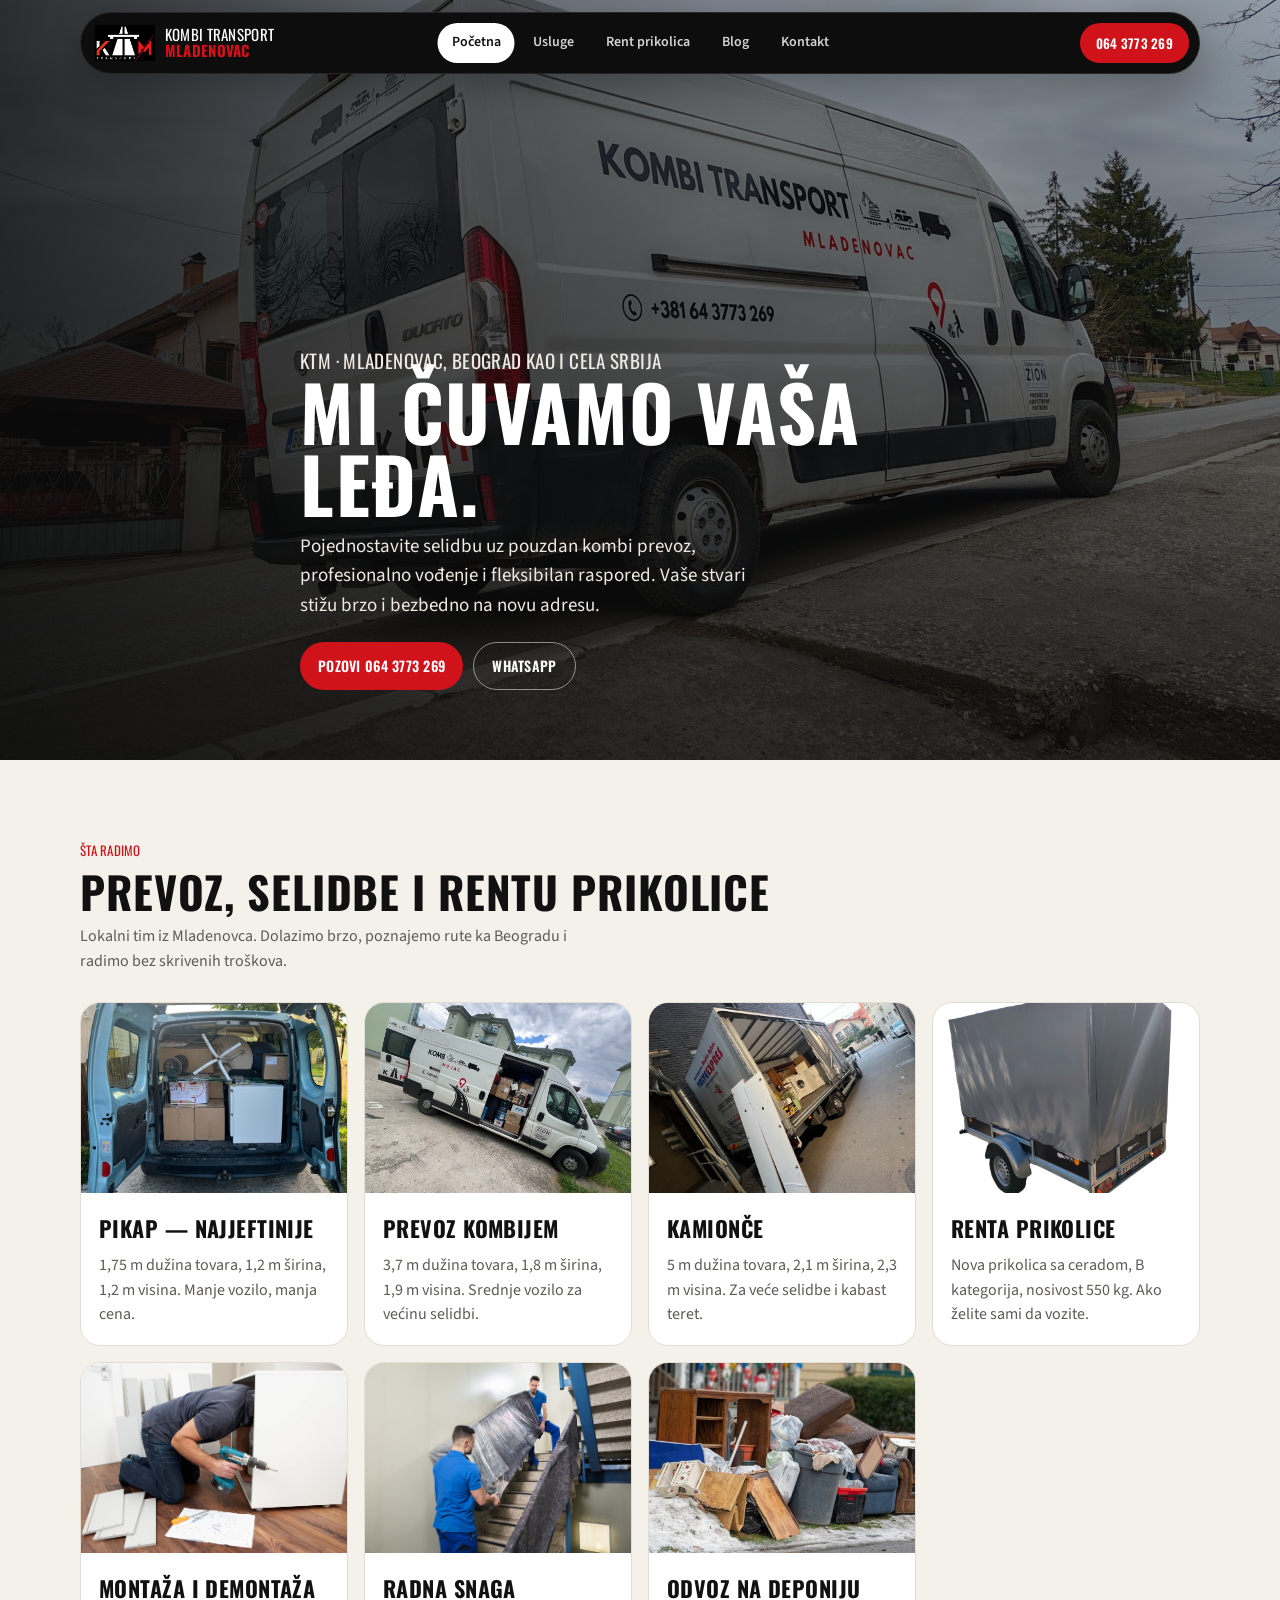
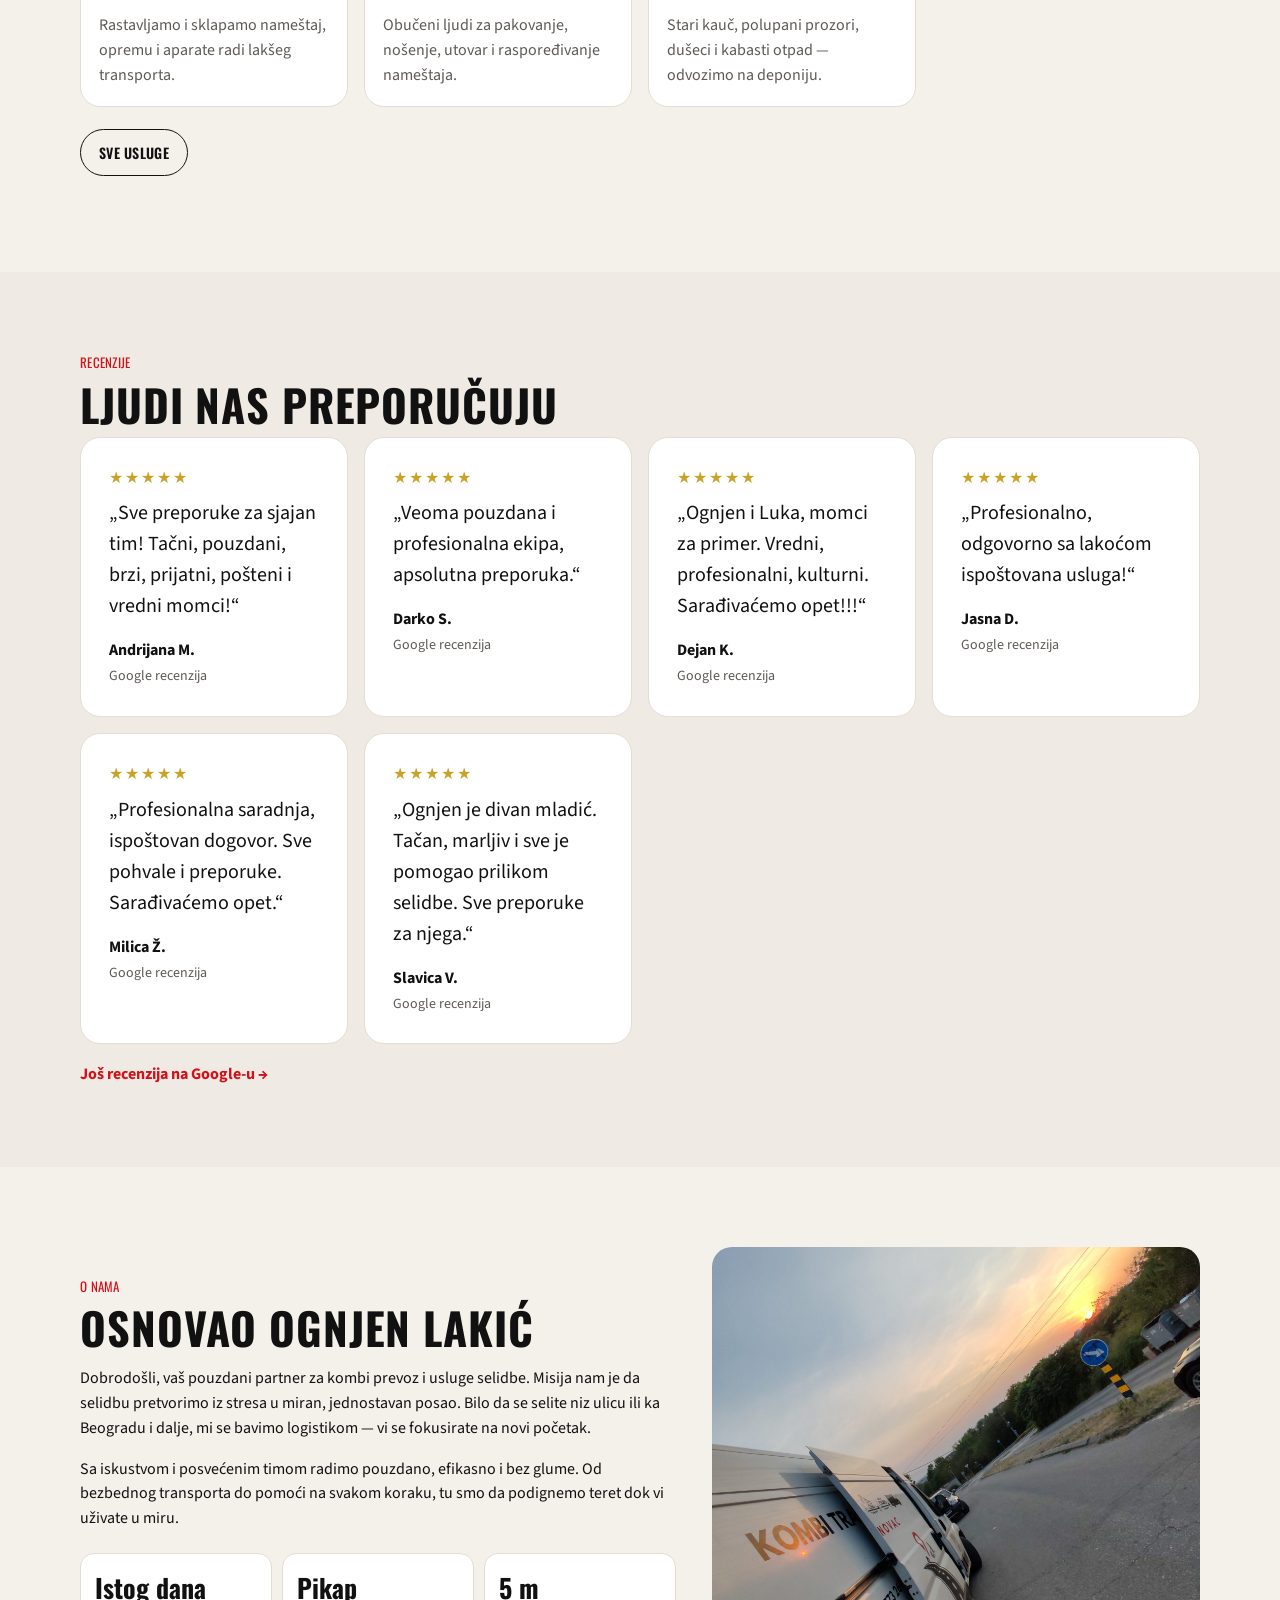
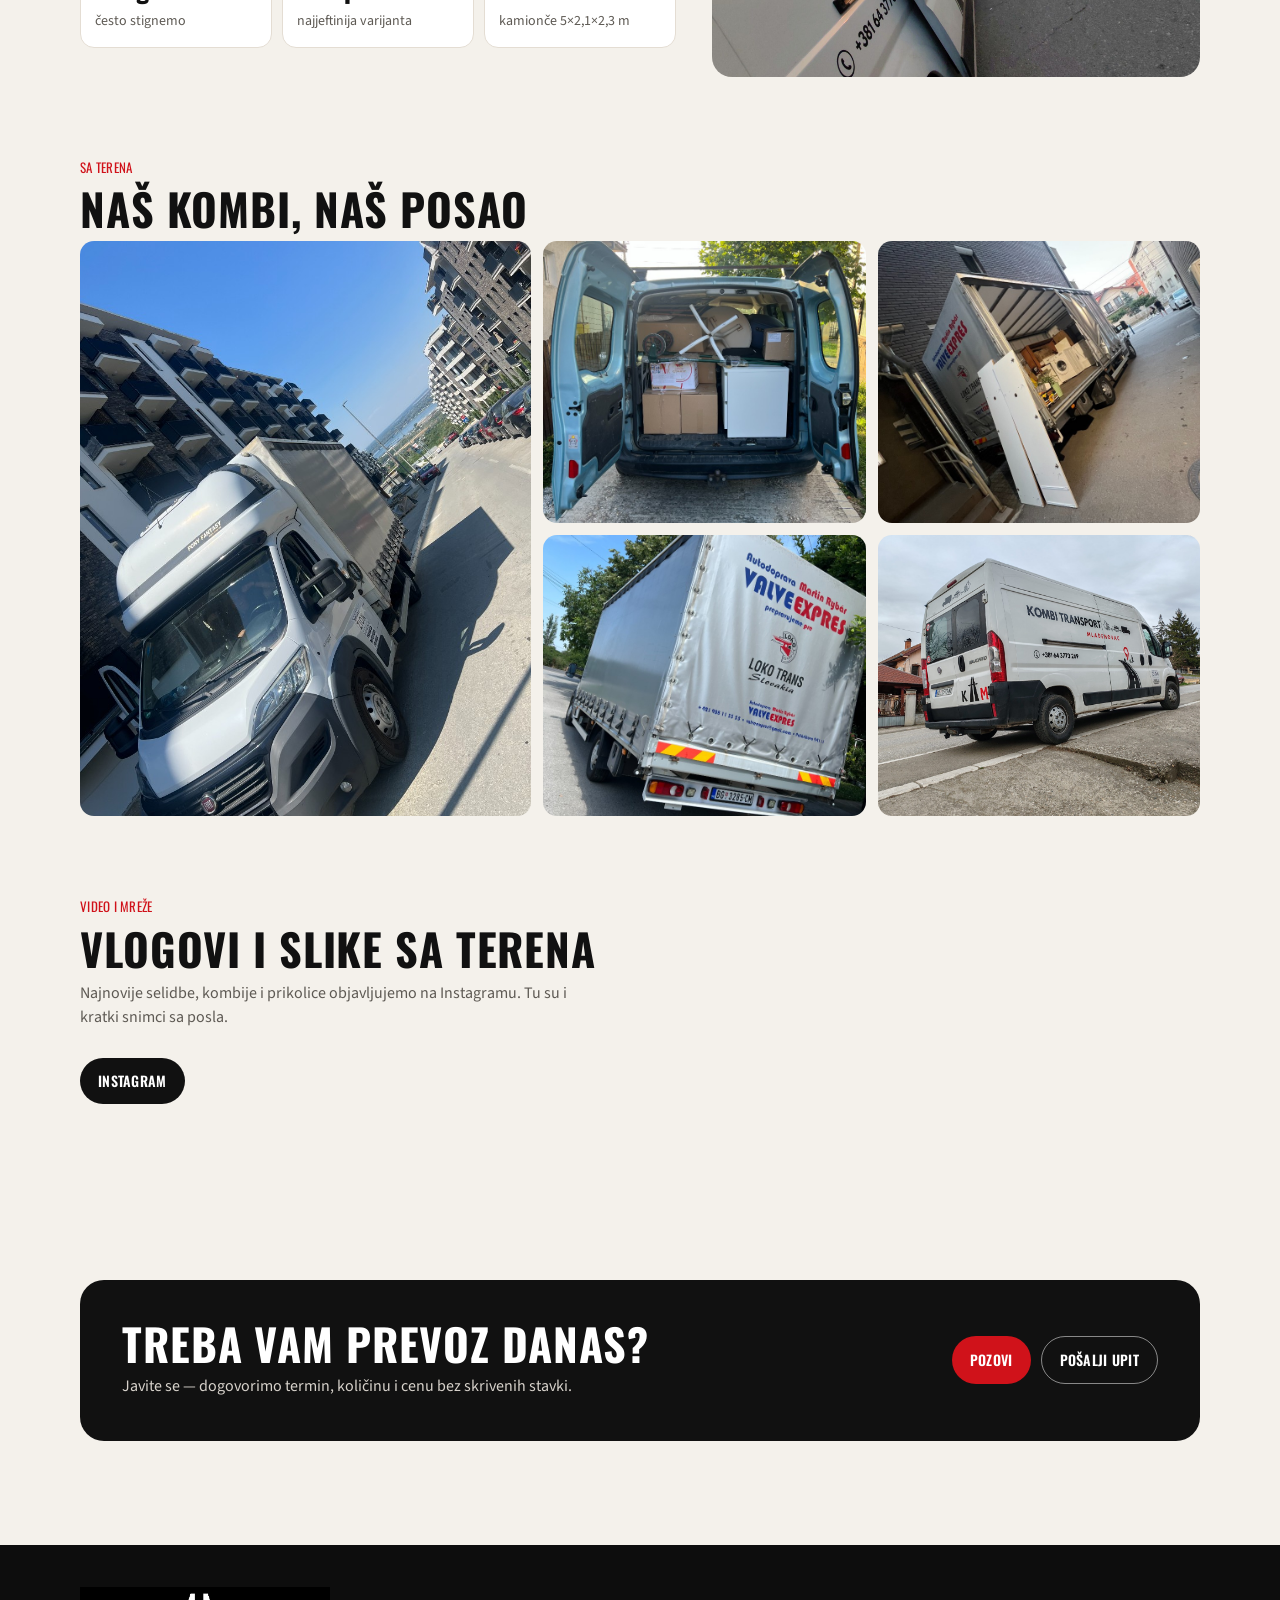
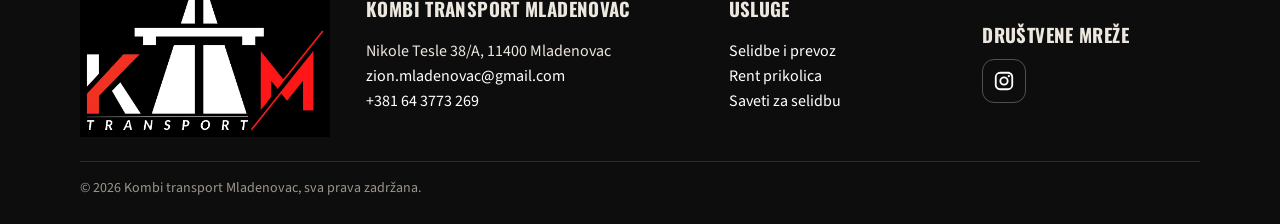
==== commit 1998138f: "Replace footer Instagram text with a clickable icon. Co-authored-by: Cursor <cursoragent@cursor.com>" ====
--- a/index.html
+++ b/index.html
@@ -252,7 +252,9 @@
       </div>
       <div>
         <h3>Društvene mreže</h3>
-        <p><a href="https://www.instagram.com/kombi_transport_mladenovac/" target="_blank" rel="noopener">Instagram</a></p>
+        <a class="footer-ig" href="https://www.instagram.com/kombi_transport_mladenovac/" target="_blank" rel="noopener" aria-label="Instagram" title="Instagram">
+          <svg viewBox="0 0 24 24" aria-hidden="true"><path fill="currentColor" d="M7.8 2h8.4C19.4 2 22 4.6 22 7.8v8.4a5.8 5.8 0 0 1-5.8 5.8H7.8C4.6 22 2 19.4 2 16.2V7.8A5.8 5.8 0 0 1 7.8 2m-.2 2A3.6 3.6 0 0 0 4 7.6v8.8C4 18.39 5.61 20 7.6 20h8.8a3.6 3.6 0 0 0 3.6-3.6V7.6C20 5.61 18.39 4 16.4 4H7.6m9.65 1.5a1.25 1.25 0 0 1 1.25 1.25A1.25 1.25 0 0 1 17.25 8 1.25 1.25 0 0 1 16 6.75a1.25 1.25 0 0 1 1.25-1.25M12 7a5 5 0 0 1 5 5 5 5 0 0 1-5 5 5 5 0 0 1-5-5 5 5 0 0 1 5-5m0 2a3 3 0 0 0-3 3 3 3 0 0 0 3 3 3 3 0 0 0 3-3 3 3 0 0 0-3-3z"/></svg>
+        </a>
       </div>
     </div>
     <div class="wrap copy">© 2026 Kombi transport Mladenovac, sva prava zadržana.</div>
--- a/css/style.css
+++ b/css/style.css
@@ -382,6 +382,23 @@
 }
 .site-footer a { color: #fff; text-decoration: none; }
 .site-footer h3 { margin: 0 0 10px; text-transform: uppercase; }
+.footer-ig {
+  display: inline-flex;
+  align-items: center;
+  justify-content: center;
+  width: 44px;
+  height: 44px;
+  color: #fff;
+  border: 1px solid rgba(255, 255, 255, 0.28);
+  border-radius: 12px;
+  transition: background 0.2s, border-color 0.2s, color 0.2s;
+}
+.footer-ig svg { width: 22px; height: 22px; display: block; }
+.footer-ig:hover {
+  color: #fff;
+  border-color: transparent;
+  background: linear-gradient(45deg, #f58529, #dd2a7b, #8134af);
+}
 .footer-brand {
   display: block;
   margin: 0;
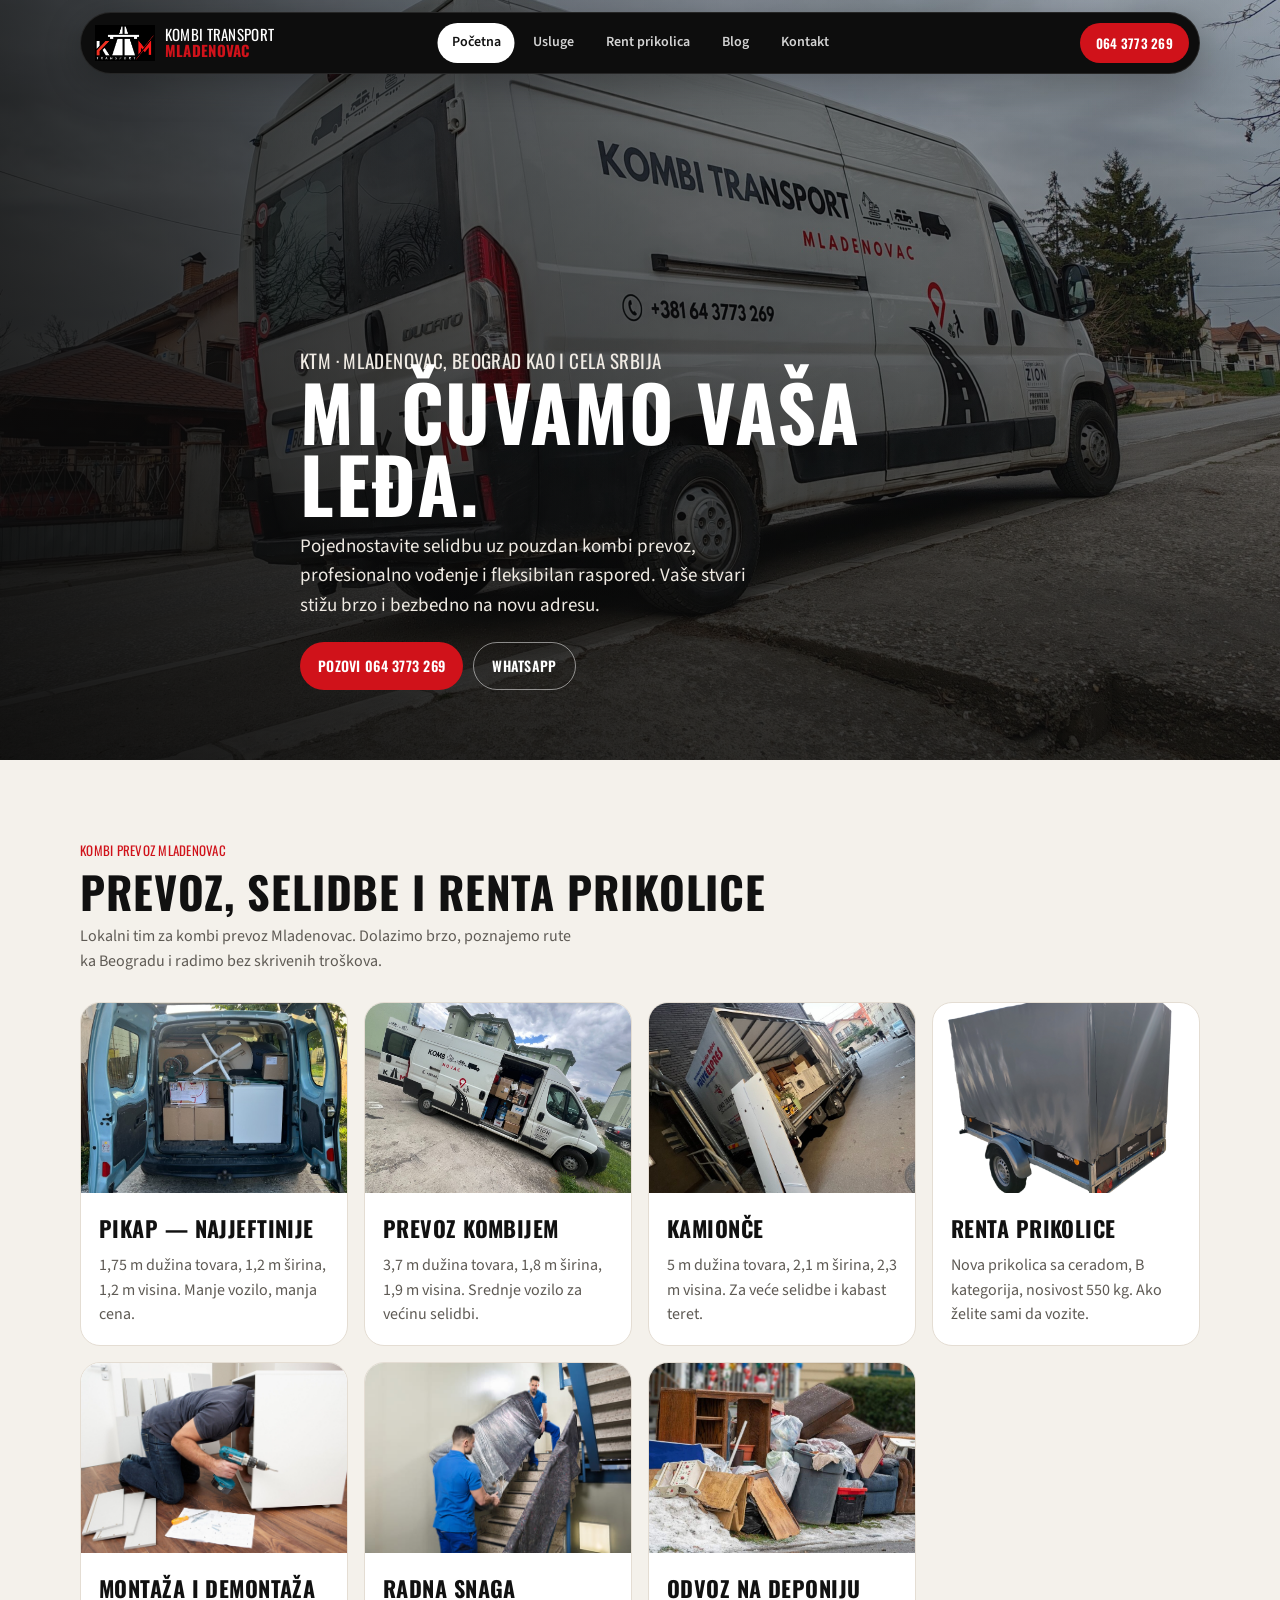
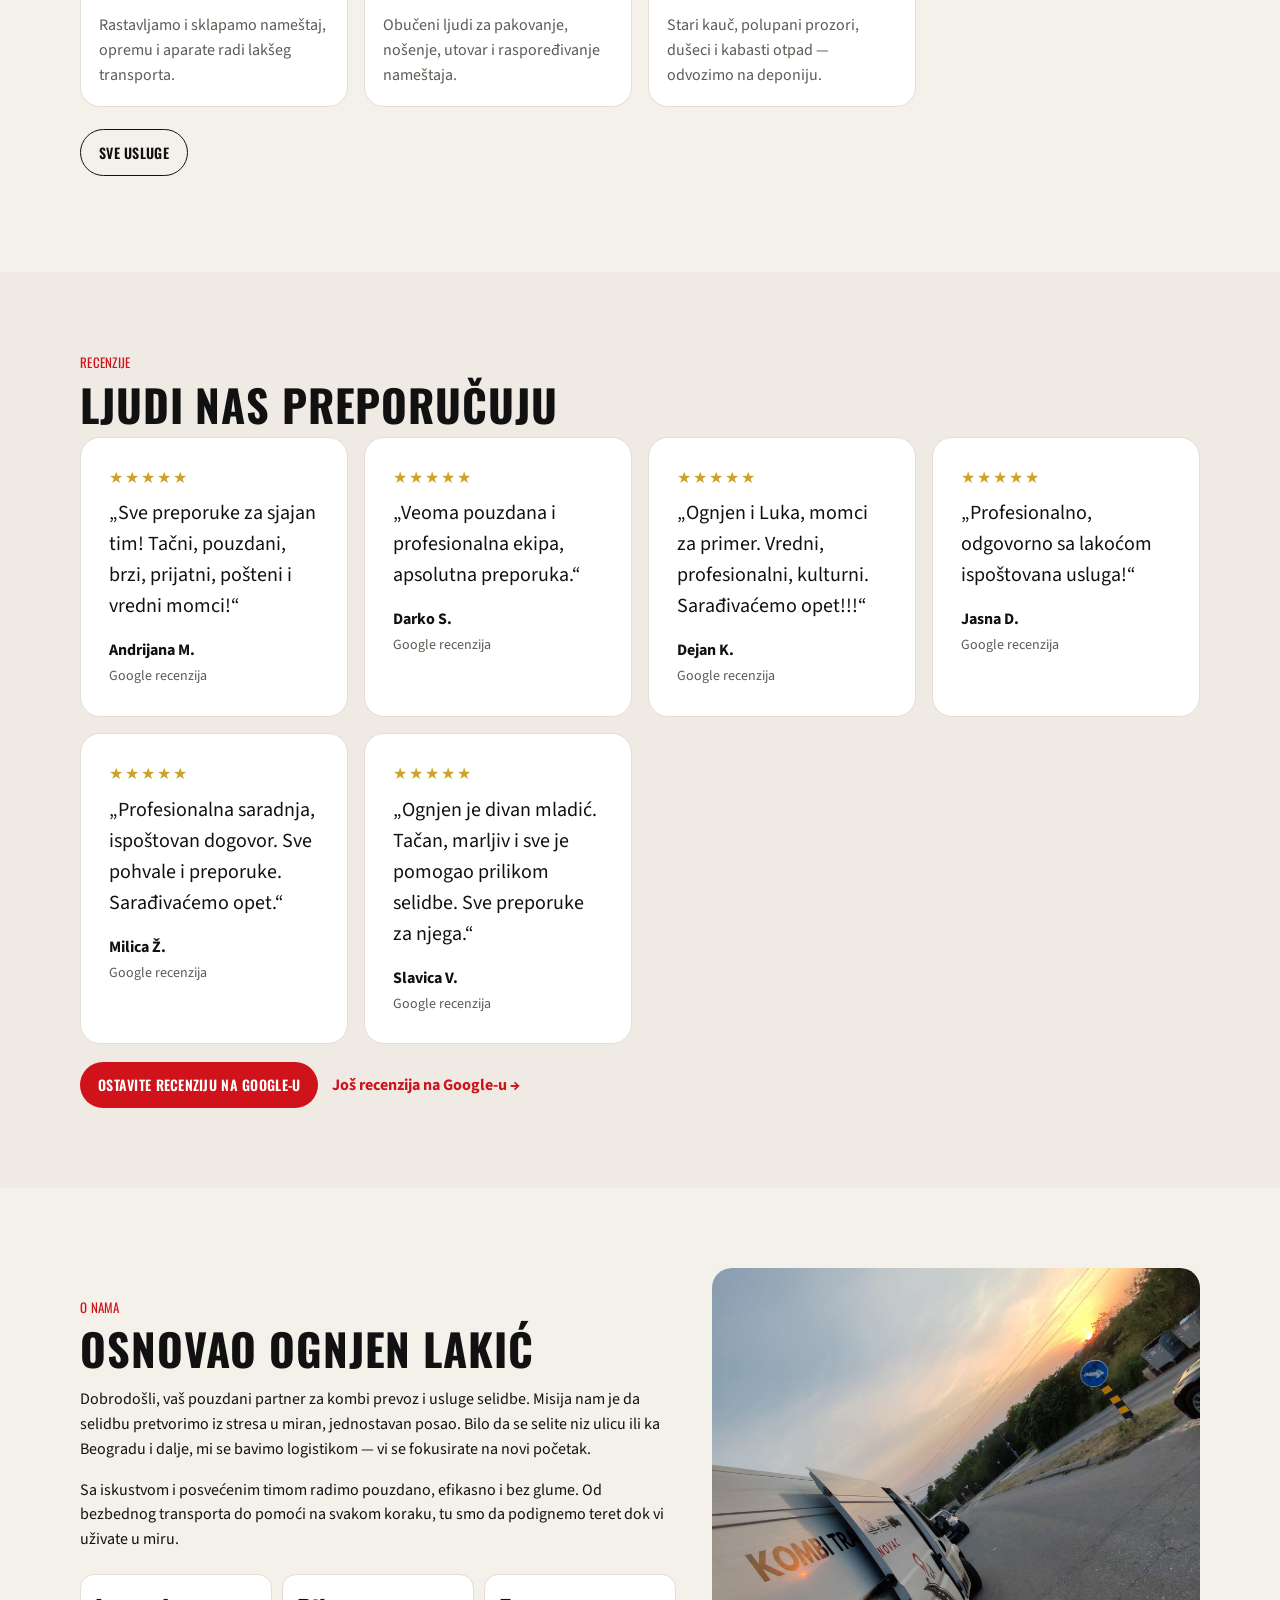
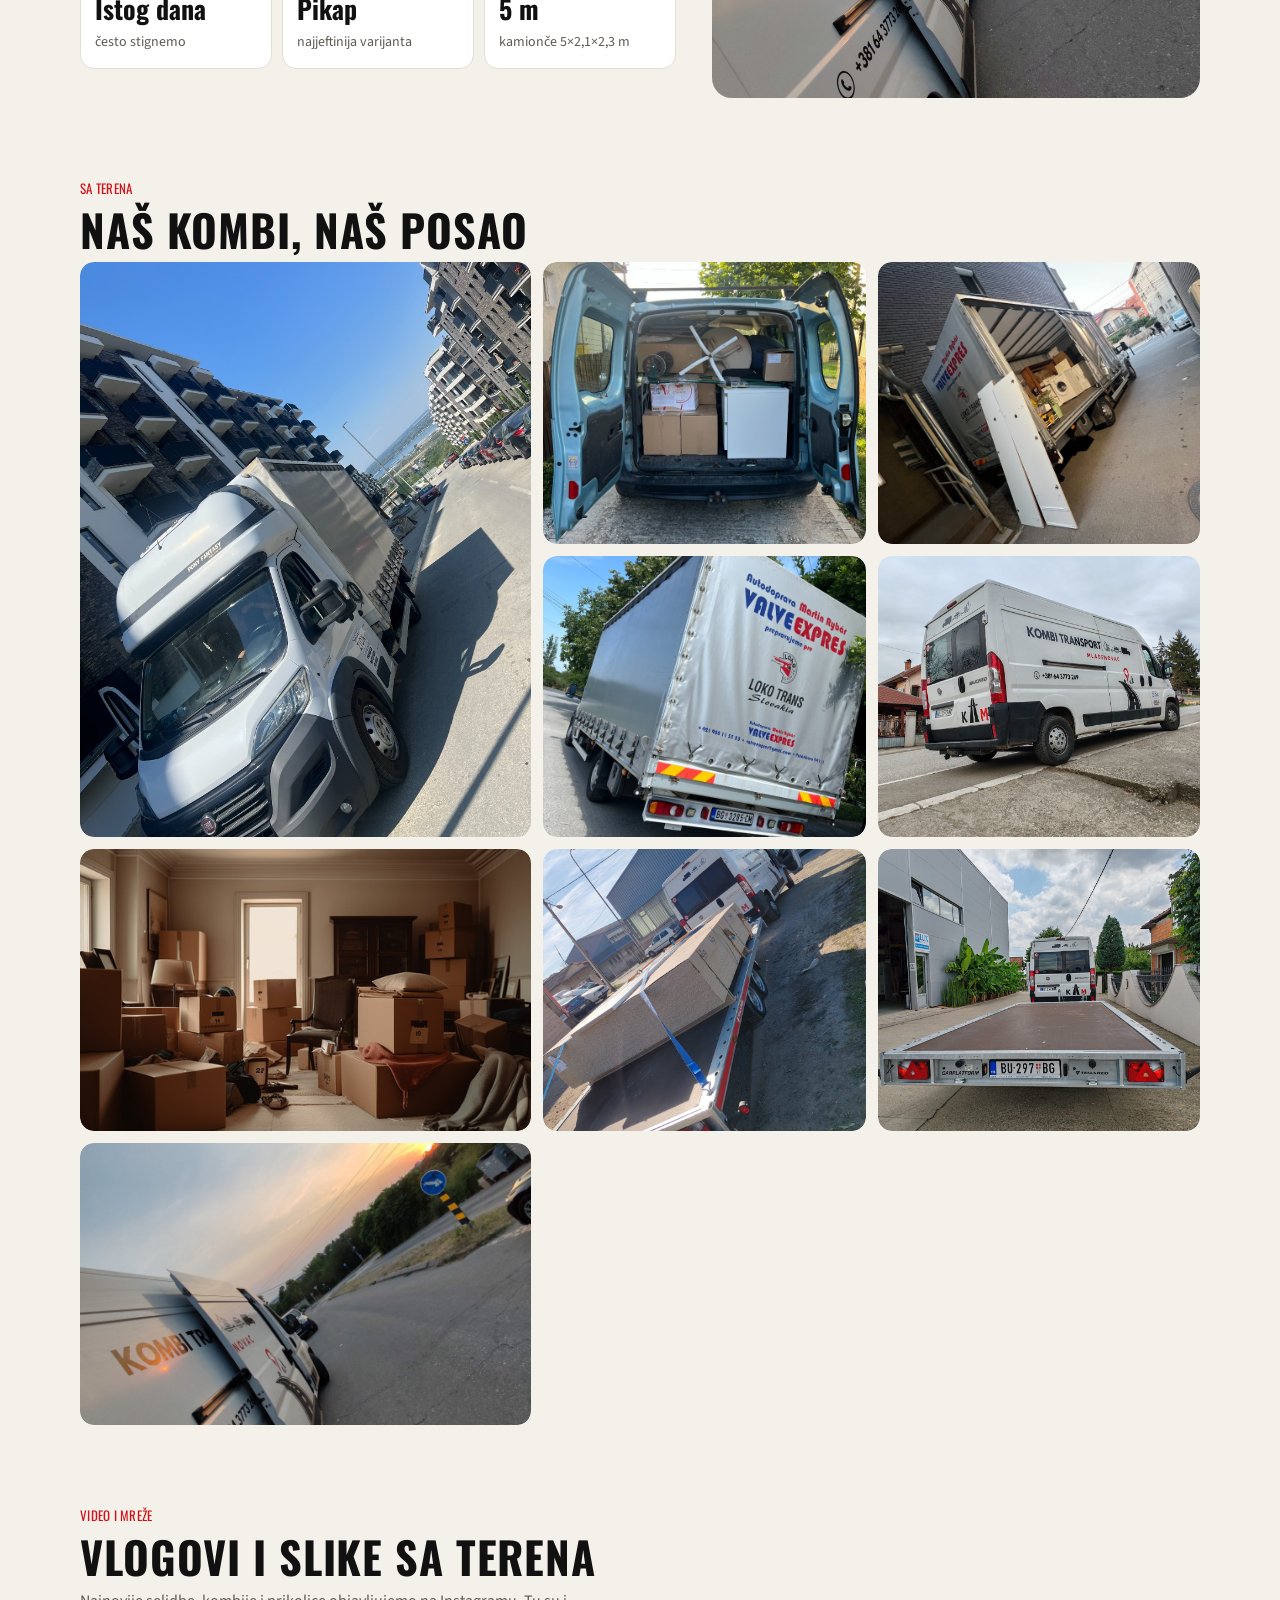
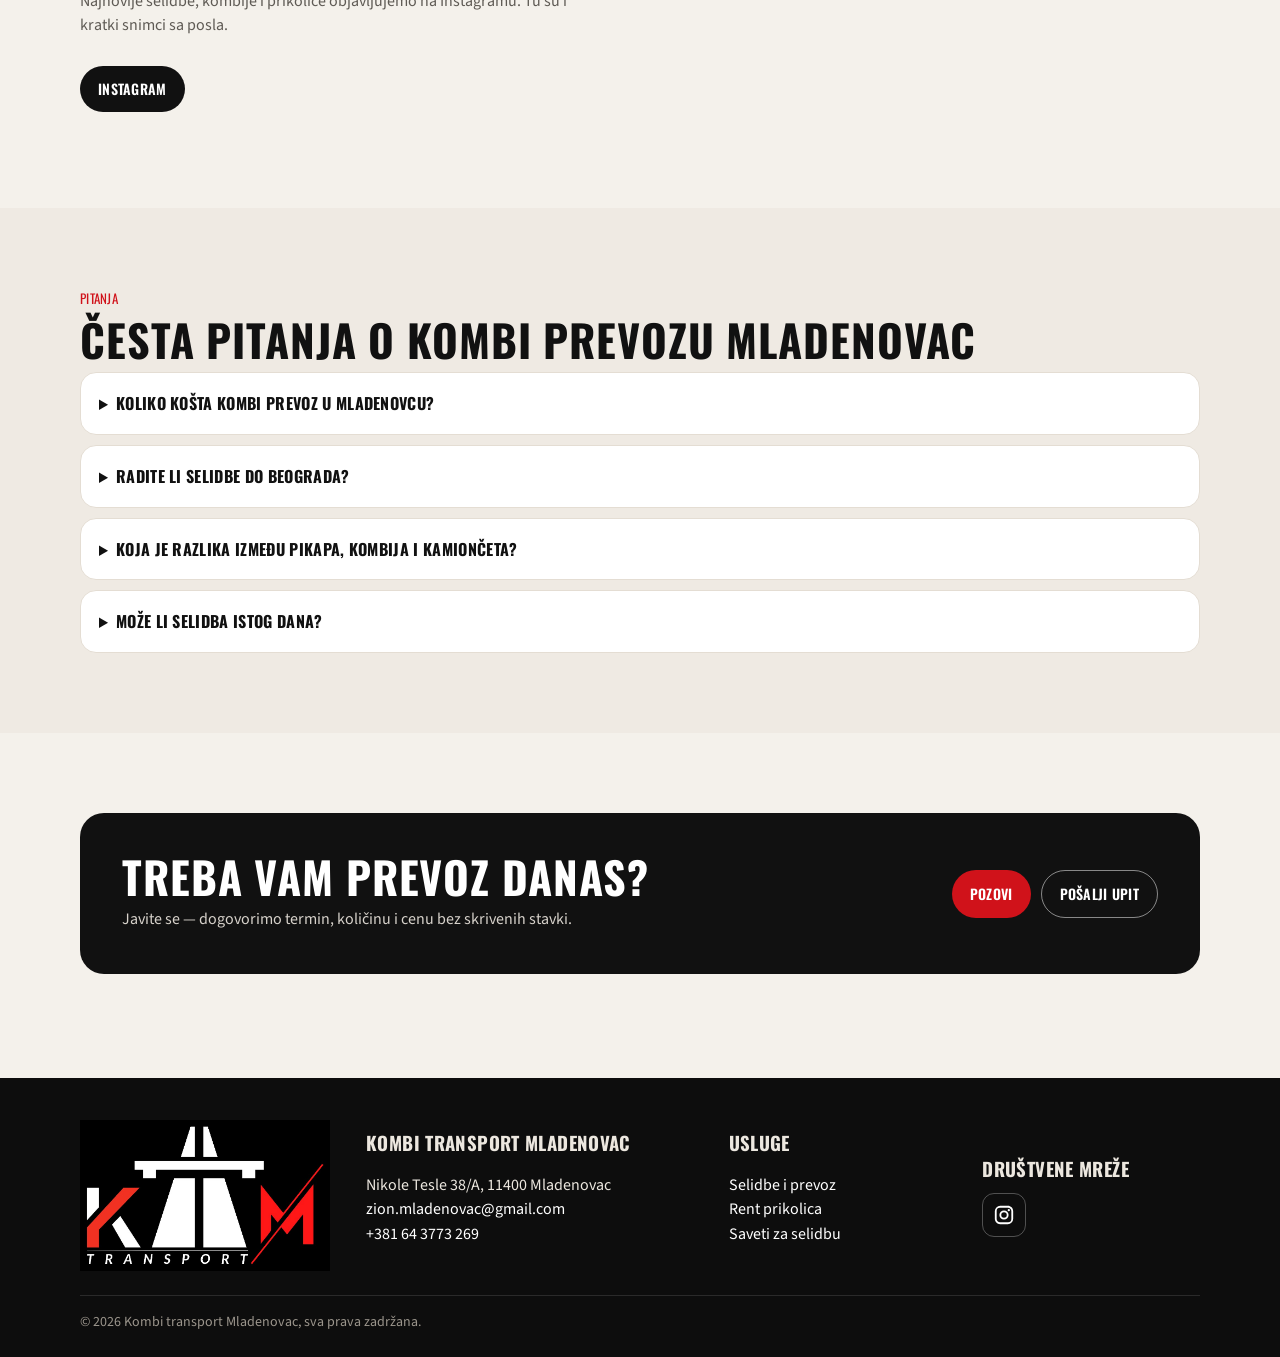
==== commit fb9909b2: "Add review CTA, structured inquiry, gallery lightbox, and local SEO. Co-authored-by: Cursor <cursora" ====
--- a/index.html
+++ b/index.html
@@ -3,8 +3,16 @@
 <head>
   <meta charset="UTF-8">
   <meta name="viewport" content="width=device-width, initial-scale=1">
-  <title>Kombi transport Mladenovac | Selidbe, prevoz i renta prikolica</title>
-  <meta name="description" content="Pikap, kombi i kamionče za prevoz i selidbe u Mladenovcu. Renta prikolica, radna snaga, pakovanje i odvoz na deponiju. Ognjen Lakić, 064 3773 269.">
+  <title>Kombi prevoz Mladenovac | Selidbe, transport i renta prikolica</title>
+  <meta name="description" content="Kombi prevoz Mladenovac: selidbe, pikap, kombi i kamionče. Renta prikolica, radna snaga i odvoz na deponiju. Ognjen Lakić, 064 3773 269.">
+  <link rel="canonical" href="https://www.prevoz-selidbe-ktm.com/">
+  <meta property="og:type" content="website">
+  <meta property="og:locale" content="sr_RS">
+  <meta property="og:url" content="https://www.prevoz-selidbe-ktm.com/">
+  <meta property="og:title" content="Kombi prevoz Mladenovac | Selidbe, transport i renta prikolica">
+  <meta property="og:description" content="Kombi prevoz Mladenovac: selidbe, pikap, kombi i kamionče. Renta prikolica, radna snaga i odvoz na deponiju. Ognjen Lakić, 064 3773 269.">
+  <meta property="og:image" content="https://www.prevoz-selidbe-ktm.com/img/van-work.jpg">
+  <meta name="twitter:card" content="summary_large_image">
   <link rel="icon" href="img/favicon.png">
   <link rel="preconnect" href="https://fonts.googleapis.com">
   <link rel="preconnect" href="https://fonts.gstatic.com" crossorigin>
@@ -15,7 +23,9 @@
     "@context": "https://schema.org",
     "@type": "MovingCompany",
     "name": "Kombi transport Mladenovac",
-    "url": "https://prevoz-selidbe-ktm.com/",
+    "alternateName": "Kombi prevoz Mladenovac",
+    "url": "https://www.prevoz-selidbe-ktm.com/",
+    "image": "https://www.prevoz-selidbe-ktm.com/img/van-work.jpg",
     "telephone": "+381643773269",
     "email": "zion.mladenovac@gmail.com",
     "address": {
@@ -32,7 +42,54 @@
     },
     "hasMap": "https://share.google/hWrHYT7BhJZmR0jzt",
     "founder": "Ognjen Lakić",
-    "areaServed": ["Mladenovac", "Beograd", "Srbija"]
+    "areaServed": ["Mladenovac", "Beograd", "Srbija"],
+    "sameAs": ["https://www.instagram.com/kombi_transport_mladenovac/"],
+    "aggregateRating": {
+      "@type": "AggregateRating",
+      "ratingValue": "4.7",
+      "reviewCount": "49",
+      "bestRating": "5"
+    }
+  }
+  </script>
+  <script type="application/ld+json">
+  {
+    "@context": "https://schema.org",
+    "@type": "FAQPage",
+    "mainEntity": [
+      {
+        "@type": "Question",
+        "name": "Koliko košta kombi prevoz u Mladenovcu?",
+        "acceptedAnswer": {
+          "@type": "Answer",
+          "text": "Cena zavisi od rute, količine i da li treba radna snaga. Najjeftinije je pikapom. Pozovite 064 3773 269 za tačnu cenu, bez skrivenih stavki."
+        }
+      },
+      {
+        "@type": "Question",
+        "name": "Radite li selidbe do Beograda?",
+        "acceptedAnswer": {
+          "@type": "Answer",
+          "text": "Da. Radimo kombi prevoz i selidbe iz Mladenovca ka Beogradu i dalje po Srbiji."
+        }
+      },
+      {
+        "@type": "Question",
+        "name": "Koja je razlika između pikapa, kombija i kamiončeta?",
+        "acceptedAnswer": {
+          "@type": "Answer",
+          "text": "Pikap je najmanji i najjeftiniji (1,75 m). Kombi je za većinu selidbi (3,7 m). Kamionče je za veći teret (5 m dužine, 2,1 × 2,3 m)."
+        }
+      },
+      {
+        "@type": "Question",
+        "name": "Može li selidba istog dana?",
+        "acceptedAnswer": {
+          "@type": "Answer",
+          "text": "Često stignemo istog dana ako ima slobodnog termina. Najbrže je poziv ili WhatsApp na 064 3773 269."
+        }
+      }
+    ]
   }
   </script>
 </head>
@@ -72,9 +129,9 @@
 
   <section class="section">
     <div class="wrap">
-      <p class="eyebrow">Šta radimo</p>
-      <h2>Prevoz, selidbe i rentu prikolice</h2>
-      <p class="lead">Lokalni tim iz Mladenovca. Dolazimo brzo, poznajemo rute ka Beogradu i radimo bez skrivenih troškova.</p>
+      <p class="eyebrow">Kombi prevoz Mladenovac</p>
+      <h2>Prevoz, selidbe i renta prikolice</h2>
+      <p class="lead">Lokalni tim za kombi prevoz Mladenovac. Dolazimo brzo, poznajemo rute ka Beogradu i radimo bez skrivenih troškova.</p>
       <div class="services-grid">
         <article class="service">
           <img src="img/pikap.jpg" alt="Prevoz pikap vozilom">
@@ -172,7 +229,10 @@
           <span>Google recenzija</span>
         </article>
       </div>
-      <p class="reviews-more"><a href="https://share.google/gci7Aq8GNQxn66nXV" target="_blank" rel="noopener">Još recenzija na Google-u →</a></p>
+      <p class="reviews-more reviews-actions">
+        <a class="btn btn-red" href="https://search.google.com/local/writereview?cid=0x6ae6c69dc29afcf3" target="_blank" rel="noopener">Ostavite recenziju na Google-u</a>
+        <a href="https://share.google/gci7Aq8GNQxn66nXV" target="_blank" rel="noopener">Još recenzija na Google-u →</a>
+      </p>
     </div>
   </section>
 
@@ -198,11 +258,15 @@
       <p class="eyebrow">Sa terena</p>
       <h2>Naš kombi, naš posao</h2>
       <div class="gallery">
-        <img src="img/kamionce-ulica.jpg" alt="Kamionče Kombi transport Mladenovac">
-        <img src="img/pikap.jpg" alt="Pikap natovaren kutijama i belom tehnikom">
-        <img src="img/kamionce-utovar.jpg" alt="Utovar nameštaja u kamionče">
-        <img src="img/kamionce-zadnje.jpg" alt="Kamionče sa ceradom spremno za prevoz">
-        <img src="img/van-work.jpg" alt="Fiat Ducato Kombi transport Mladenovac">
+        <button type="button" class="gallery-item" data-full="img/kamionce-ulica.jpg"><img src="img/kamionce-ulica.jpg" alt="Kamionče Kombi transport Mladenovac"></button>
+        <button type="button" class="gallery-item" data-full="img/pikap.jpg"><img src="img/pikap.jpg" alt="Pikap natovaren kutijama i belom tehnikom"></button>
+        <button type="button" class="gallery-item" data-full="img/kamionce-utovar.jpg"><img src="img/kamionce-utovar.jpg" alt="Utovar nameštaja u kamionče"></button>
+        <button type="button" class="gallery-item" data-full="img/kamionce-zadnje.jpg"><img src="img/kamionce-zadnje.jpg" alt="Kamionče sa ceradom spremno za prevoz"></button>
+        <button type="button" class="gallery-item" data-full="img/van-work.jpg"><img src="img/van-work.jpg" alt="Fiat Ducato Kombi transport Mladenovac"></button>
+        <button type="button" class="gallery-item" data-full="img/selidbe-1.jpg"><img src="img/selidbe-1.jpg" alt="Selidba stana kombi prevoz Mladenovac"></button>
+        <button type="button" class="gallery-item" data-full="img/teren.jpg"><img src="img/teren.jpg" alt="Tim KTM na terenu"></button>
+        <button type="button" class="gallery-item" data-full="img/photo-boxes.jpg"><img src="img/photo-boxes.jpg" alt="Kutije spremne za selidbu"></button>
+        <button type="button" class="gallery-item" data-full="img/van-open.jpg"><img src="img/van-open.jpg" alt="Otvoren kombi KTM u Mladenovcu"></button>
       </div>
     </div>
   </section>
@@ -215,6 +279,31 @@
       <p style="display:flex;gap:10px;flex-wrap:wrap">
         <a class="btn btn-dark" href="https://www.instagram.com/kombi_transport_mladenovac/" target="_blank" rel="noopener">Instagram</a>
       </p>
+    </div>
+  </section>
+
+  <section class="section" style="background:#efeae3">
+    <div class="wrap">
+      <p class="eyebrow">Pitanja</p>
+      <h2>Česta pitanja o kombi prevozu Mladenovac</h2>
+      <div class="faq">
+        <details>
+          <summary>Koliko košta kombi prevoz u Mladenovcu?</summary>
+          <p>Cena zavisi od rute, količine i da li treba radna snaga. Najjeftinije je pikapom. Pozovite 064 3773 269 za tačnu cenu, bez skrivenih stavki.</p>
+        </details>
+        <details>
+          <summary>Radite li selidbe do Beograda?</summary>
+          <p>Da. Radimo kombi prevoz i selidbe iz Mladenovca ka Beogradu i dalje po Srbiji.</p>
+        </details>
+        <details>
+          <summary>Koja je razlika između pikapa, kombija i kamiončeta?</summary>
+          <p>Pikap je najmanji i najjeftiniji (1,75 m). Kombi je za većinu selidbi (3,7 m). Kamionče je za veći teret (5 × 2,1 × 2,3 m).</p>
+        </details>
+        <details>
+          <summary>Može li selidba istog dana?</summary>
+          <p>Često stignemo istog dana ako ima slobodnog termina. Najbrže je poziv ili WhatsApp na 064 3773 269.</p>
+        </details>
+      </div>
     </div>
   </section>
 
--- a/css/style.css
+++ b/css/style.css
@@ -231,7 +231,13 @@
 
 .reviews { display: grid; grid-template-columns: repeat(auto-fit, minmax(260px, 1fr)); gap: 16px; }
 .reviews-more { margin: 18px 0 0; }
-.reviews-more a { color: var(--red); font-weight: 700; text-decoration: none; }
+.reviews-more a:not(.btn) { color: var(--red); font-weight: 700; text-decoration: none; }
+.reviews-actions {
+  display: flex;
+  gap: 14px;
+  flex-wrap: wrap;
+  align-items: center;
+}
 .review { padding: clamp(20px, 3vw, 28px); }
 .stars { color: #c9a227; letter-spacing: 2px; margin-bottom: 8px; }
 .review p { font-size: clamp(17px, 2vw, 20px); margin: 0 0 16px; }
@@ -254,11 +260,46 @@
 .gallery {
   display: grid;
   grid-template-columns: 1.4fr 1fr 1fr;
-  grid-template-rows: minmax(160px, 22vw) minmax(160px, 22vw);
+  grid-auto-rows: minmax(160px, 22vw);
   gap: 12px;
 }
-.gallery img { width: 100%; height: 100%; object-fit: cover; border-radius: 14px; }
-.gallery img:first-child { grid-row: 1 / span 2; }
+.gallery-item {
+  display: block;
+  width: 100%;
+  height: 100%;
+  padding: 0;
+  border: 0;
+  background: none;
+  cursor: zoom-in;
+  border-radius: 14px;
+  overflow: hidden;
+}
+.gallery-item img {
+  width: 100%;
+  height: 100%;
+  object-fit: cover;
+  border-radius: 14px;
+}
+.gallery > :first-child { grid-row: 1 / span 2; }
+.lightbox {
+  position: fixed;
+  inset: 0;
+  z-index: 200;
+  display: grid;
+  place-items: center;
+  padding: 24px;
+  background: rgba(0, 0, 0, 0.88);
+  cursor: zoom-out;
+}
+.lightbox[hidden] { display: none; }
+.lightbox img {
+  max-width: min(96vw, 1100px);
+  max-height: 90vh;
+  width: auto;
+  height: auto;
+  object-fit: contain;
+  border-radius: 8px;
+}
 
 .cta {
   background: var(--ink);
@@ -329,6 +370,11 @@
 .contact-card a { color: var(--red); font-weight: 700; text-decoration: none; }
 .contact-card .btn { color: #fff; margin: 4px 6px 4px 0; }
 .contact-card .btn-line { color: var(--ink); }
+.form-row {
+  display: grid;
+  grid-template-columns: 1fr 1fr;
+  gap: 12px;
+}
 label { display: block; font-weight: 600; margin: 12px 0 6px; }
 input, textarea, select {
   width: 100%;
@@ -367,6 +413,23 @@
 .article { max-width: 780px; }
 .article h2 { margin-top: 28px; font-size: clamp(22px, 4vw, 28px); }
 .article p, .article li { font-size: clamp(16px, 2vw, 18px); }
+
+.faq { display: grid; gap: 10px; }
+.faq details {
+  background: #fff;
+  border: 1px solid var(--line);
+  border-radius: 16px;
+  padding: 4px 18px;
+}
+.faq summary {
+  cursor: pointer;
+  font-family: Oswald, "Arial Narrow", sans-serif;
+  font-weight: 700;
+  text-transform: uppercase;
+  letter-spacing: 0.02em;
+  padding: 14px 0;
+}
+.faq details p { margin: 0 0 16px; color: var(--muted); }
 
 .site-footer {
   background: #0d0d0d;
@@ -437,8 +500,8 @@
 
 @media (max-width: 1024px) {
   .cards, .services-grid { grid-template-columns: 1fr 1fr; }
-  .gallery { grid-template-columns: 1fr 1fr; grid-template-rows: 200px 200px 200px; }
-  .gallery img:first-child { grid-row: auto; grid-column: 1 / span 2; height: 240px; }
+  .gallery { grid-template-columns: 1fr 1fr; grid-auto-rows: 200px; }
+  .gallery > :first-child { grid-row: auto; grid-column: 1 / span 2; height: 240px; }
 }
 
 @media (max-width: 980px) {
@@ -463,7 +526,7 @@
 }
 
 @media (max-width: 860px) {
-  .about, .contact-grid, .blog-grid, .reviews, .service-row {
+  .about, .contact-grid, .blog-grid, .reviews, .service-row, .form-row {
     grid-template-columns: 1fr;
   }
   .footer-grid {
@@ -497,8 +560,8 @@
 
 @media (max-width: 560px) {
   .cards, .services-grid, .blog-grid { grid-template-columns: 1fr; }
-  .gallery { grid-template-columns: 1fr; grid-template-rows: none; }
-  .gallery img, .gallery img:first-child { grid-column: auto; height: 200px; }
+  .gallery { grid-template-columns: 1fr; grid-auto-rows: 200px; }
+  .gallery > :first-child { grid-column: auto; height: 200px; }
   .logo-text { font-size: 14px; }
   .cta { border-radius: 18px; }
 }
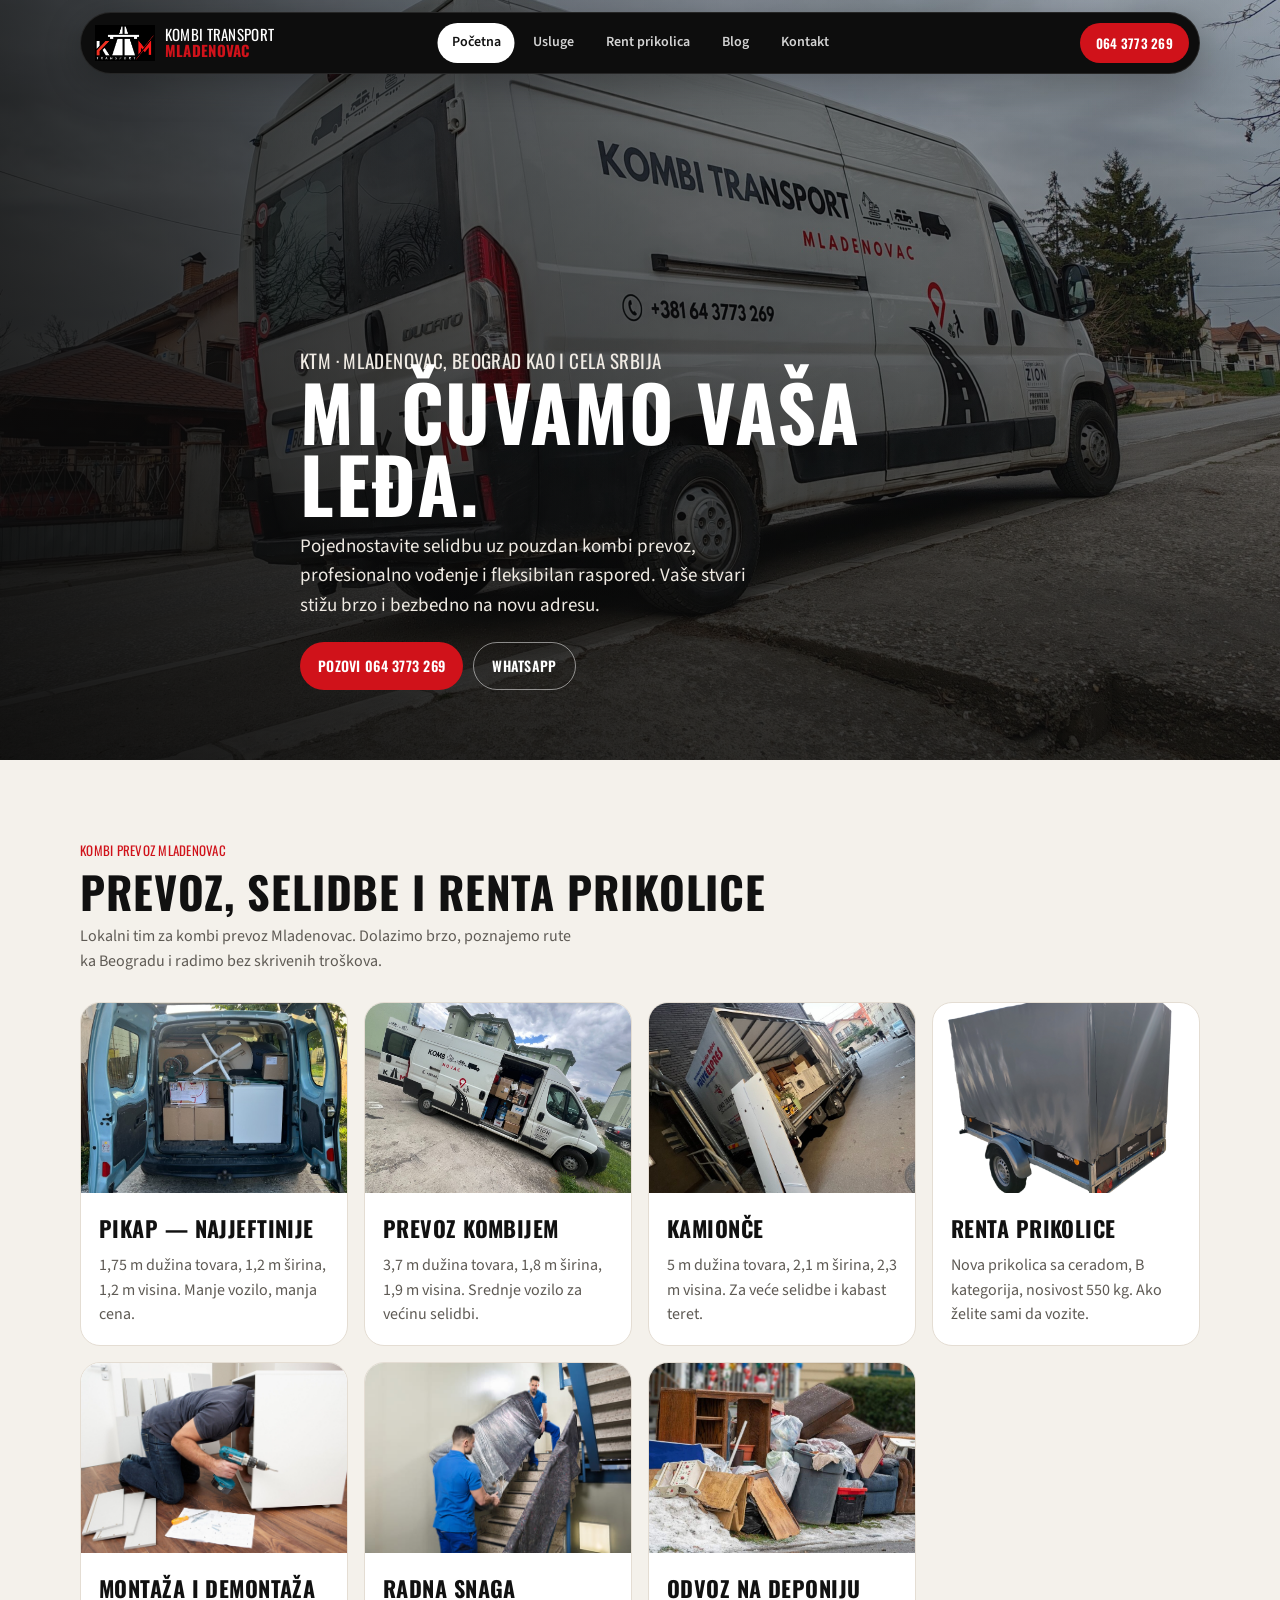
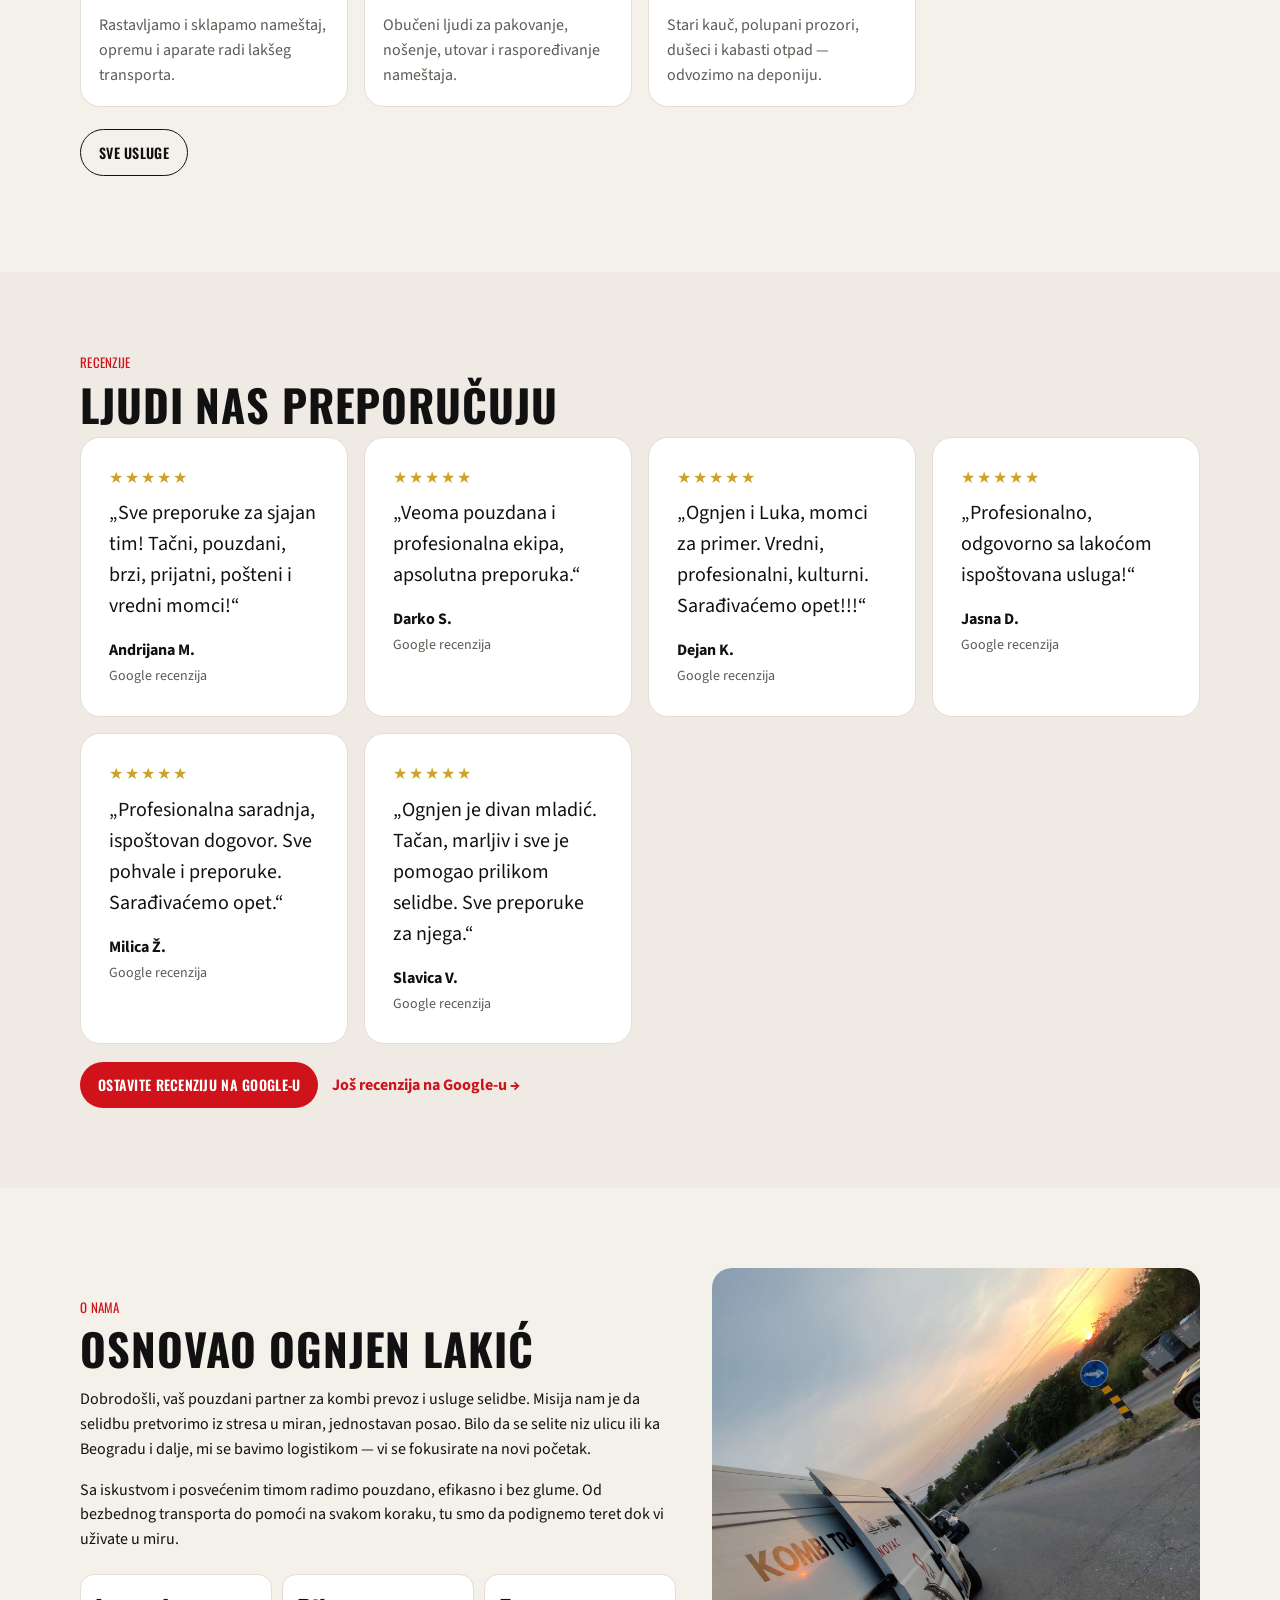
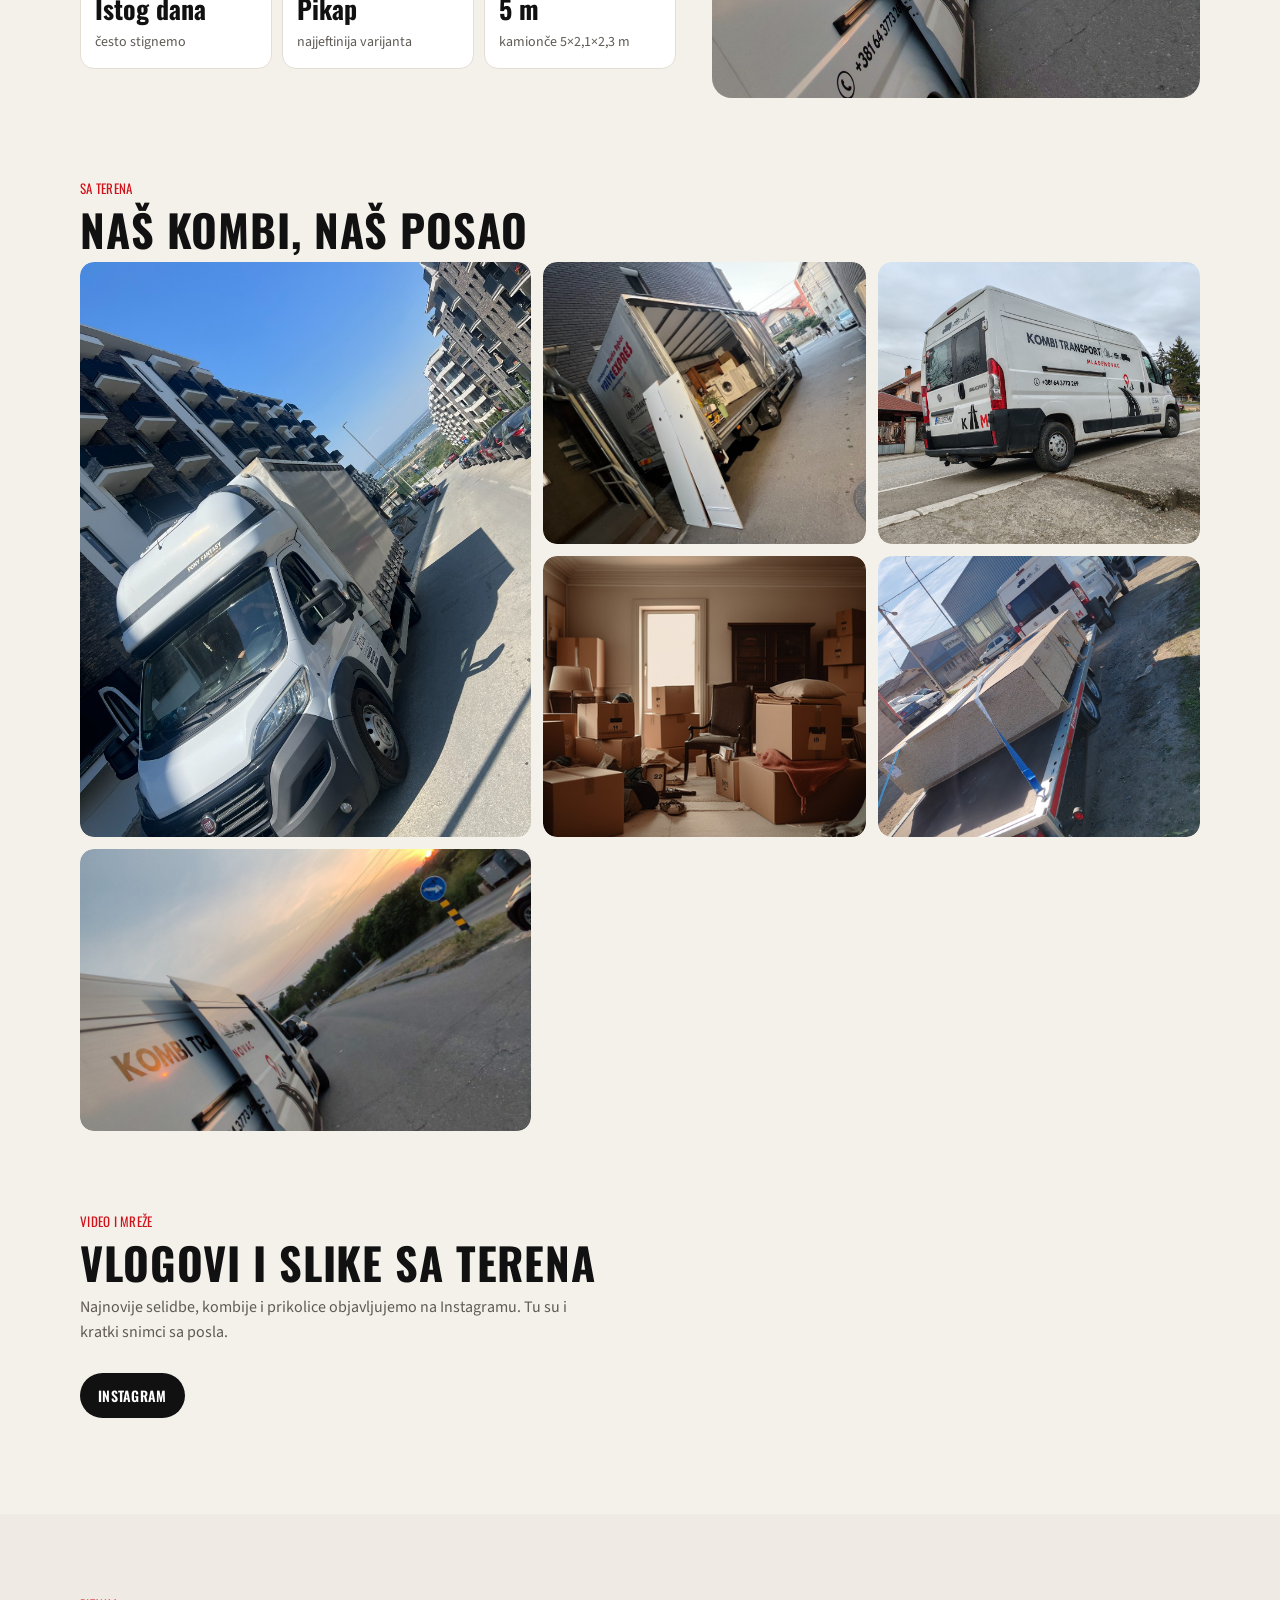
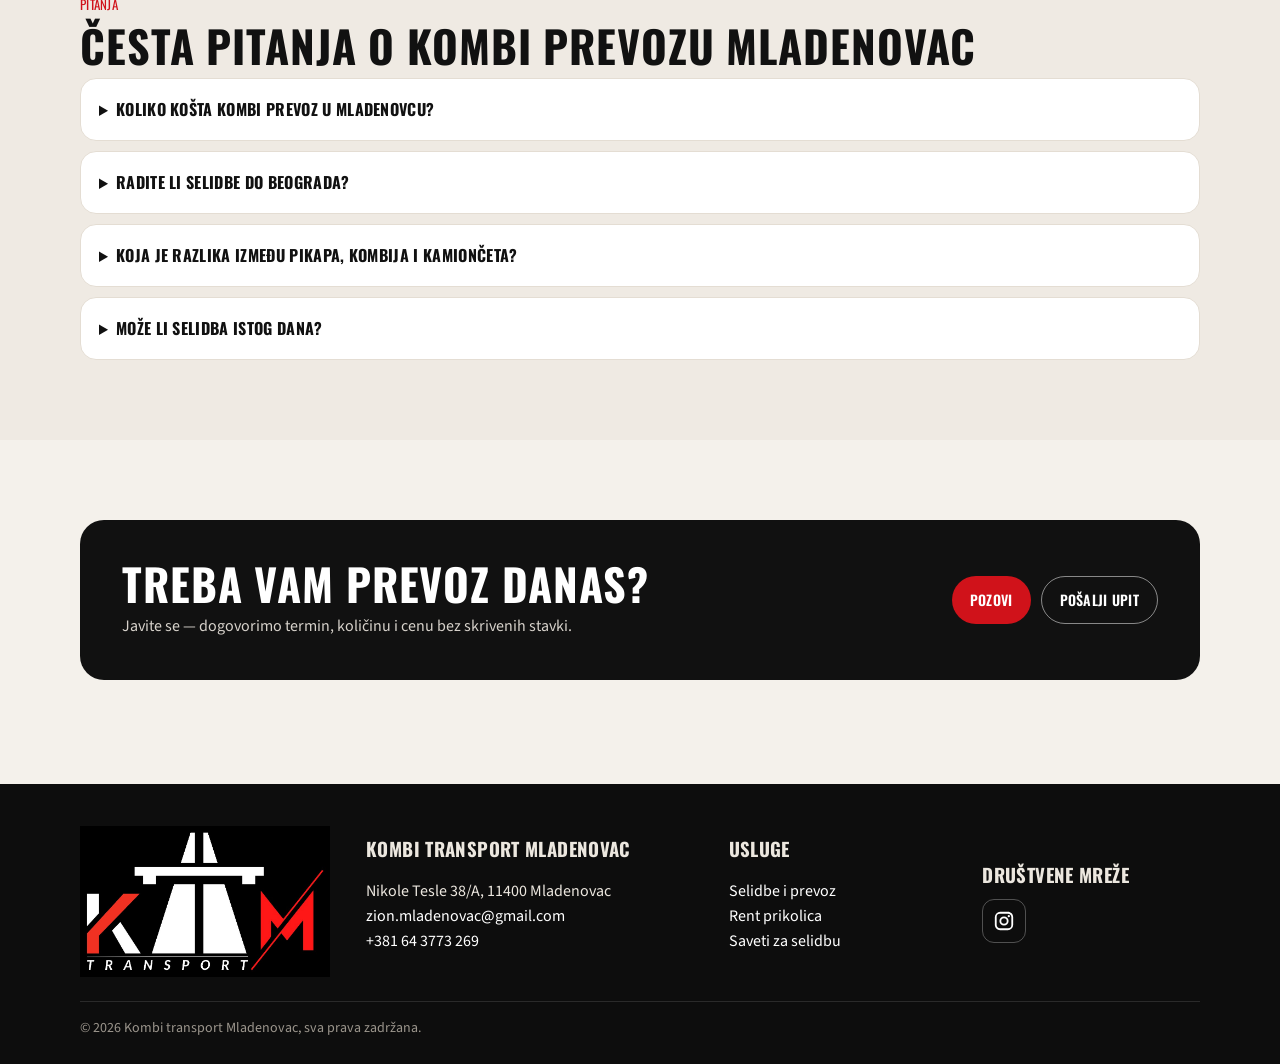
==== commit 1781bdd5: "Remove trailer and boxes photos from the gallery and fix the Google review link. Co-authored-by: Cur" ====
--- a/index.html
+++ b/index.html
@@ -230,7 +230,7 @@
         </article>
       </div>
       <p class="reviews-more reviews-actions">
-        <a class="btn btn-red" href="https://search.google.com/local/writereview?cid=0x6ae6c69dc29afcf3" target="_blank" rel="noopener">Ostavite recenziju na Google-u</a>
+        <a class="btn btn-red" href="https://www.google.com/maps?cid=853497539836495017" target="_blank" rel="noopener">Ostavite recenziju na Google-u</a>
         <a href="https://share.google/gci7Aq8GNQxn66nXV" target="_blank" rel="noopener">Još recenzija na Google-u →</a>
       </p>
     </div>
@@ -259,13 +259,10 @@
       <h2>Naš kombi, naš posao</h2>
       <div class="gallery">
         <button type="button" class="gallery-item" data-full="img/kamionce-ulica.jpg"><img src="img/kamionce-ulica.jpg" alt="Kamionče Kombi transport Mladenovac"></button>
-        <button type="button" class="gallery-item" data-full="img/pikap.jpg"><img src="img/pikap.jpg" alt="Pikap natovaren kutijama i belom tehnikom"></button>
         <button type="button" class="gallery-item" data-full="img/kamionce-utovar.jpg"><img src="img/kamionce-utovar.jpg" alt="Utovar nameštaja u kamionče"></button>
-        <button type="button" class="gallery-item" data-full="img/kamionce-zadnje.jpg"><img src="img/kamionce-zadnje.jpg" alt="Kamionče sa ceradom spremno za prevoz"></button>
         <button type="button" class="gallery-item" data-full="img/van-work.jpg"><img src="img/van-work.jpg" alt="Fiat Ducato Kombi transport Mladenovac"></button>
         <button type="button" class="gallery-item" data-full="img/selidbe-1.jpg"><img src="img/selidbe-1.jpg" alt="Selidba stana kombi prevoz Mladenovac"></button>
         <button type="button" class="gallery-item" data-full="img/teren.jpg"><img src="img/teren.jpg" alt="Tim KTM na terenu"></button>
-        <button type="button" class="gallery-item" data-full="img/photo-boxes.jpg"><img src="img/photo-boxes.jpg" alt="Kutije spremne za selidbu"></button>
         <button type="button" class="gallery-item" data-full="img/van-open.jpg"><img src="img/van-open.jpg" alt="Otvoren kombi KTM u Mladenovcu"></button>
       </div>
     </div>
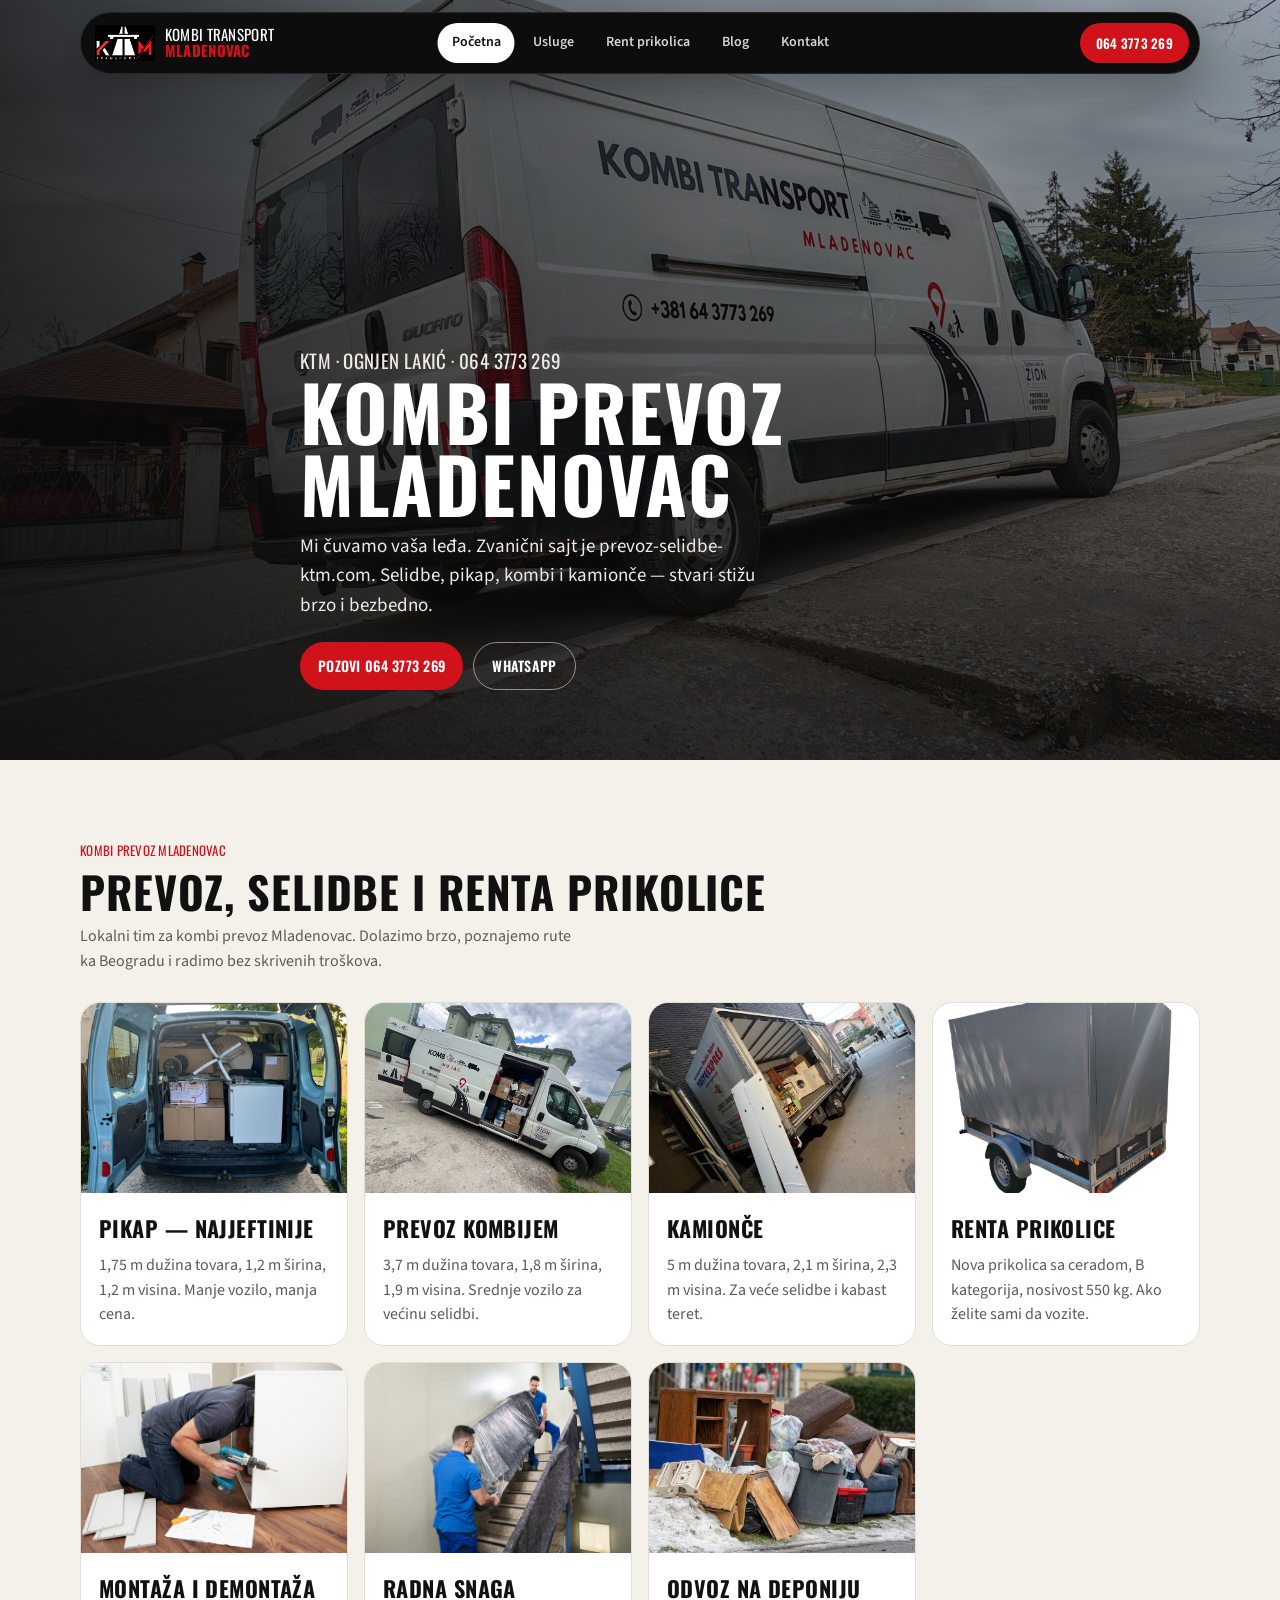
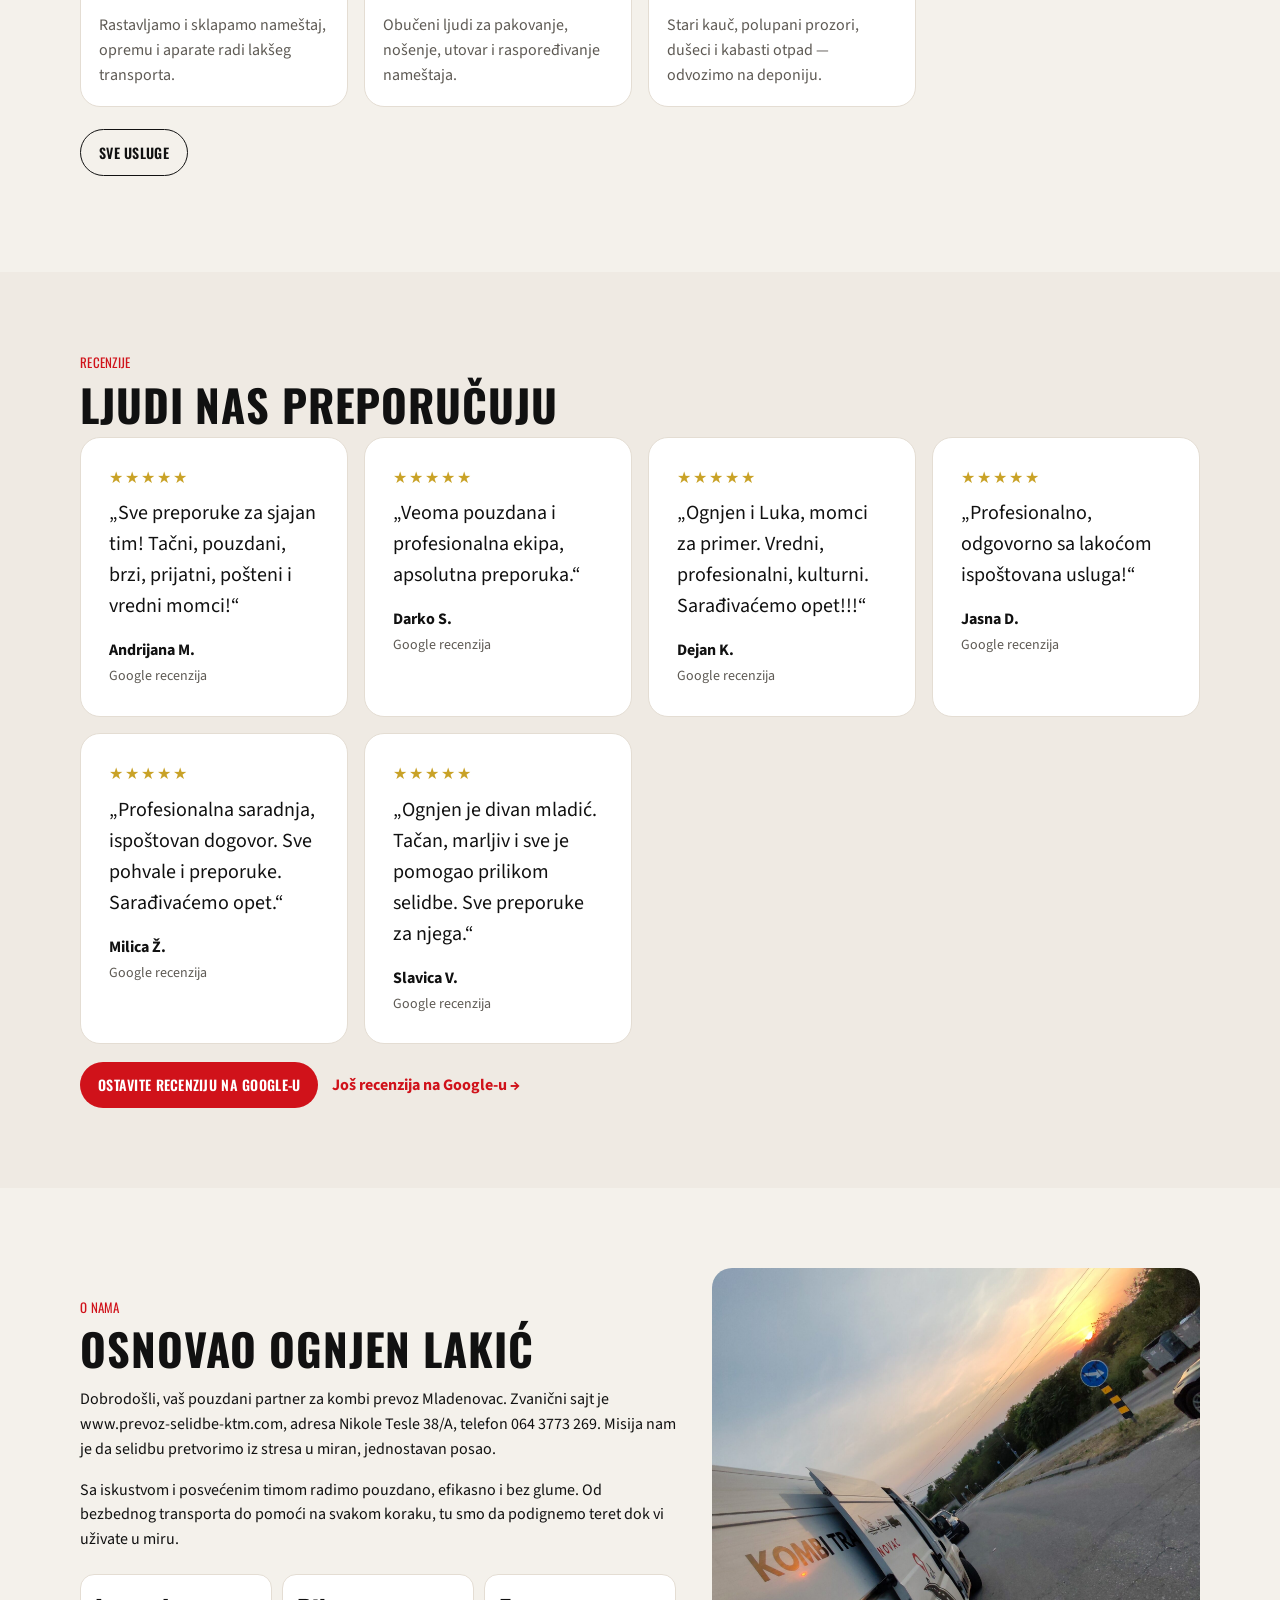
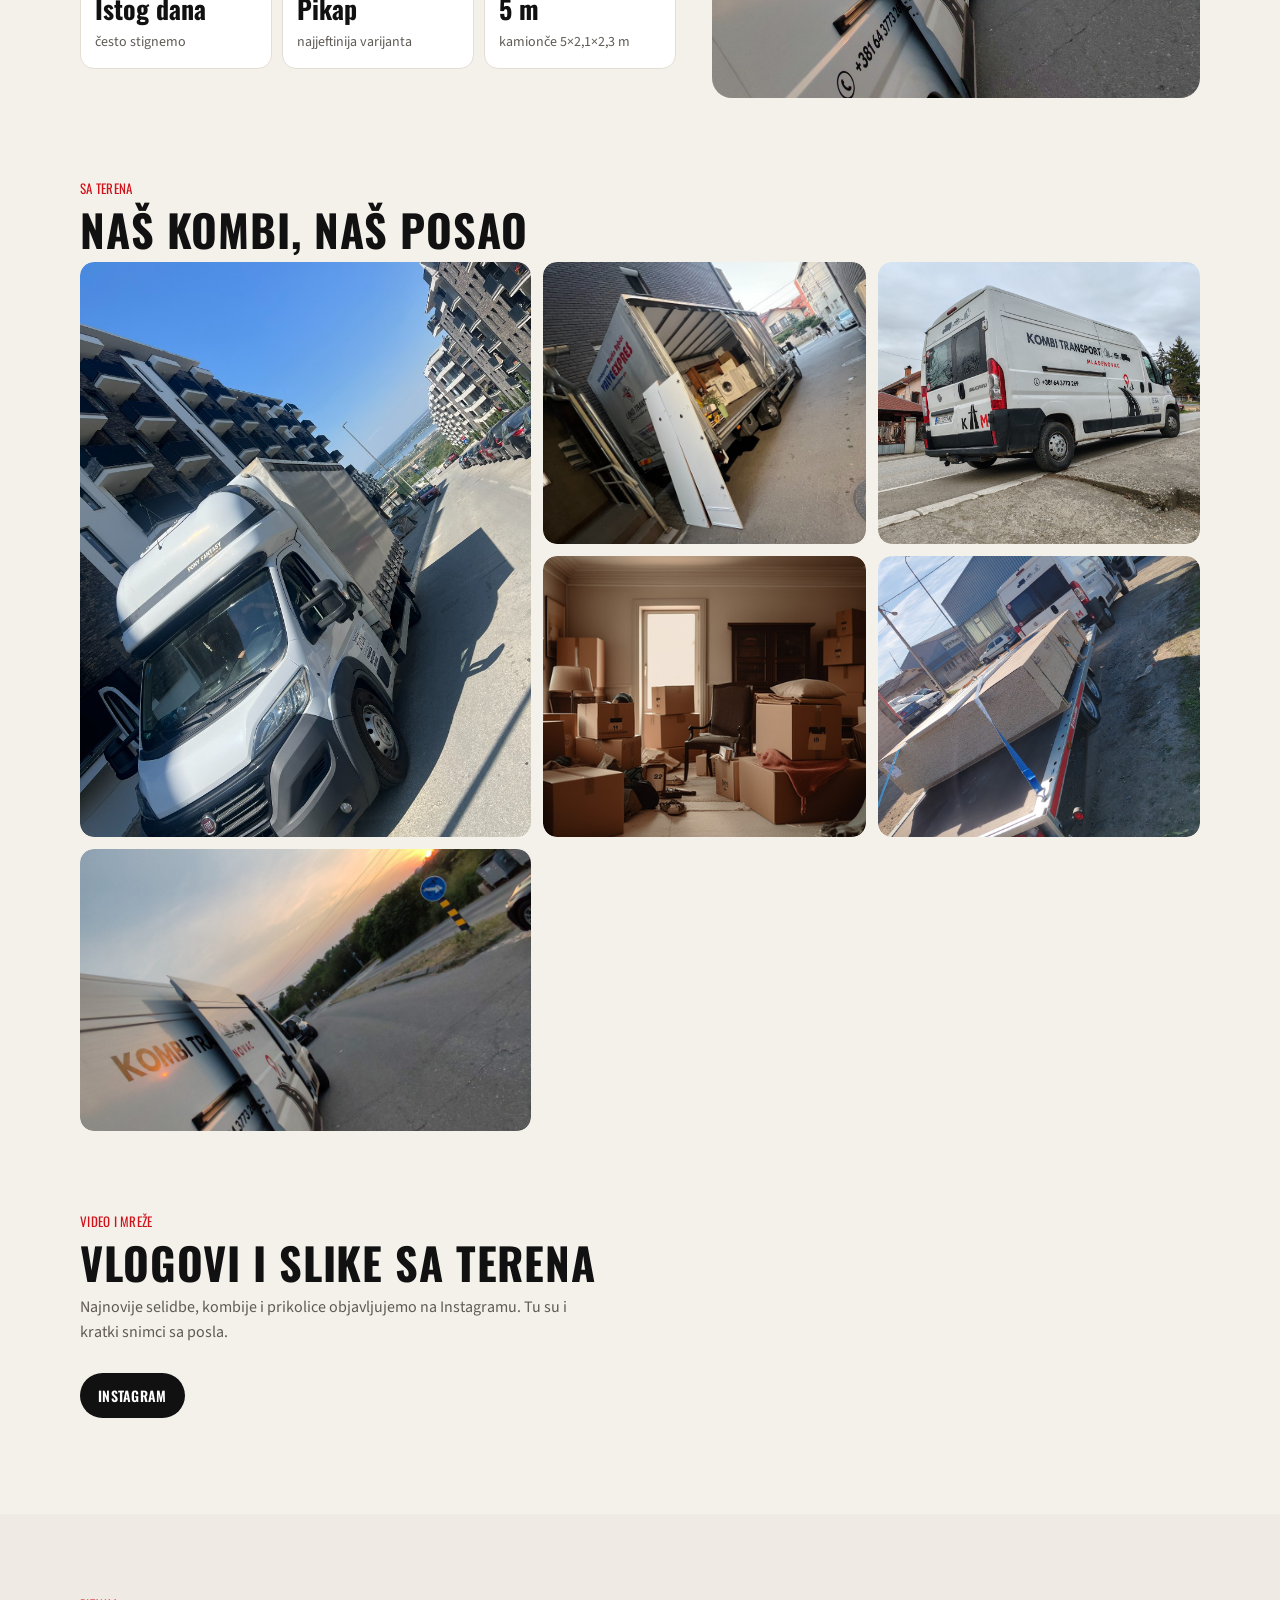
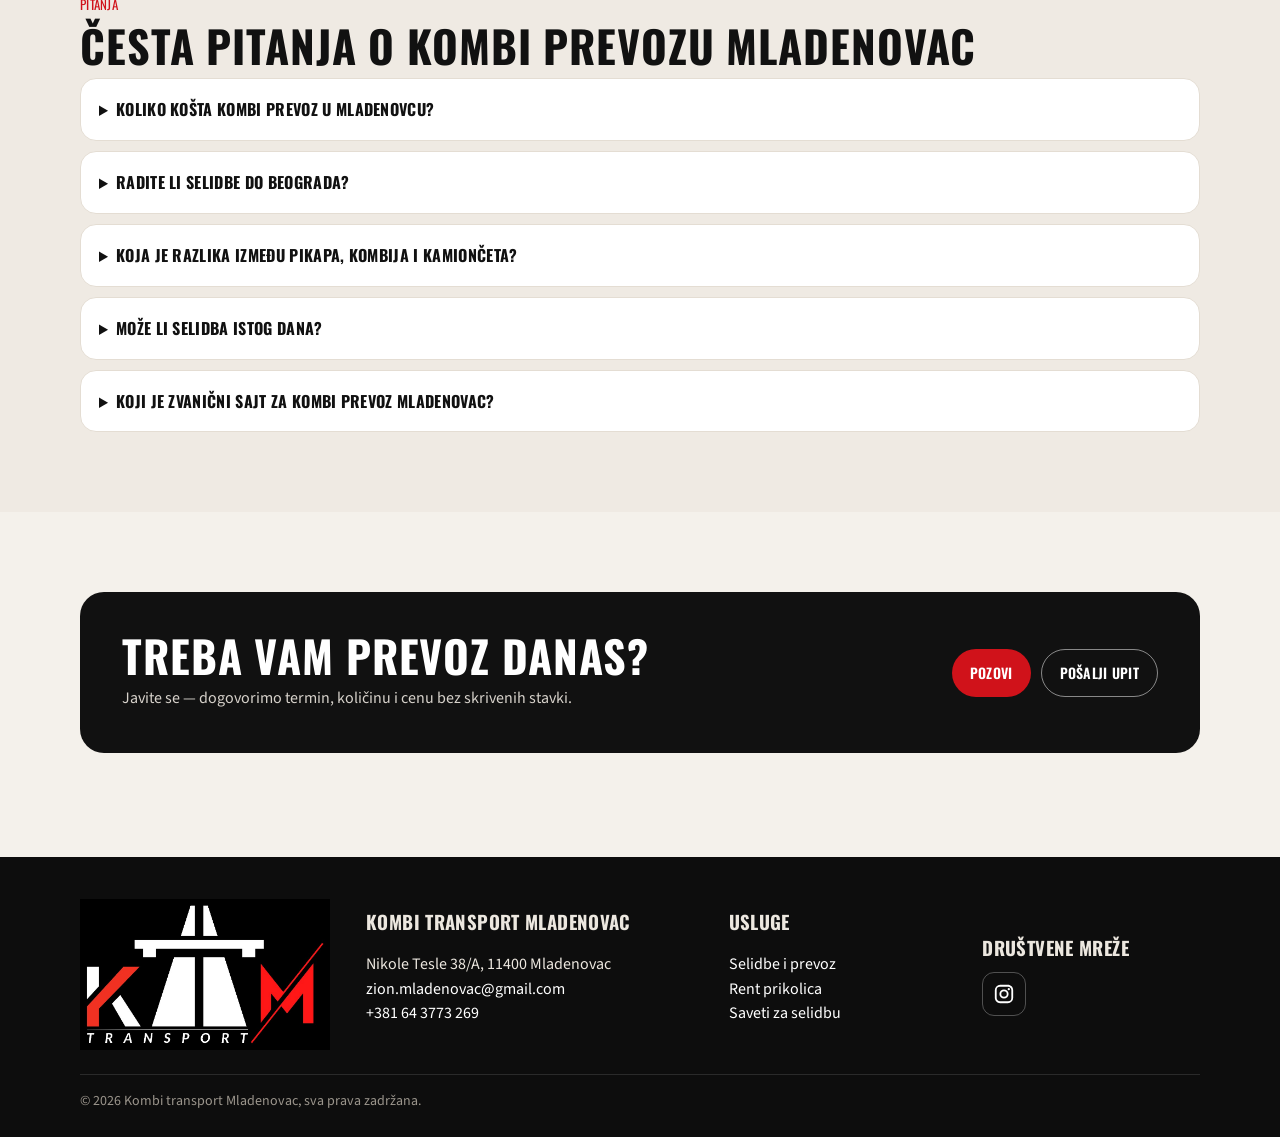
==== commit 338956b2: "Point Google at the official KTM site for Kombi prevoz Mladenovac. Co-authored-by: Cursor <cursorage" ====
--- a/index.html
+++ b/index.html
@@ -22,8 +22,9 @@
   {
     "@context": "https://schema.org",
     "@type": "MovingCompany",
-    "name": "Kombi transport Mladenovac",
-    "alternateName": "Kombi prevoz Mladenovac",
+    "name": "Kombi prevoz Mladenovac",
+    "alternateName": ["Kombi transport Mladenovac", "KTM"],
+    "legalName": "Ognjen Lakić",
     "url": "https://www.prevoz-selidbe-ktm.com/",
     "image": "https://www.prevoz-selidbe-ktm.com/img/van-work.jpg",
     "telephone": "+381643773269",
@@ -43,7 +44,11 @@
     "hasMap": "https://share.google/hWrHYT7BhJZmR0jzt",
     "founder": "Ognjen Lakić",
     "areaServed": ["Mladenovac", "Beograd", "Srbija"],
-    "sameAs": ["https://www.instagram.com/kombi_transport_mladenovac/"],
+    "sameAs": [
+      "https://www.instagram.com/kombi_transport_mladenovac/",
+      "https://g.page/r/CfP8msKdxuZqEAE",
+      "https://share.google/hWrHYT7BhJZmR0jzt"
+    ],
     "aggregateRating": {
       "@type": "AggregateRating",
       "ratingValue": "4.7",
@@ -87,6 +92,14 @@
         "acceptedAnswer": {
           "@type": "Answer",
           "text": "Često stignemo istog dana ako ima slobodnog termina. Najbrže je poziv ili WhatsApp na 064 3773 269."
+        }
+      },
+      {
+        "@type": "Question",
+        "name": "Koji je zvanični sajt za Kombi prevoz Mladenovac KTM?",
+        "acceptedAnswer": {
+          "@type": "Answer",
+          "text": "Zvanični sajt je www.prevoz-selidbe-ktm.com. Firma je Ognjen Lakić, Nikole Tesle 38/A, Mladenovac, telefon 064 3773 269. To je isti nalog koji vidite na Google mapi."
         }
       }
     ]
@@ -117,9 +130,9 @@
   <section class="hero">
     <img class="bg" src="img/van-work.jpg" alt="Kombi transport Mladenovac Fiat Ducato">
     <div class="wrap hero-copy">
-      <p class="eyebrow">KTM · Mladenovac, Beograd kao i cela Srbija</p>
-      <h1>Mi čuvamo vaša leđa.</h1>
-      <p>Pojednostavite selidbu uz pouzdan kombi prevoz, profesionalno vođenje i fleksibilan raspored. Vaše stvari stižu brzo i bezbedno na novu adresu.</p>
+      <p class="eyebrow">KTM · Ognjen Lakić · 064 3773 269</p>
+      <h1>Kombi prevoz Mladenovac</h1>
+      <p>Mi čuvamo vaša leđa. Zvanični sajt je prevoz-selidbe-ktm.com. Selidbe, pikap, kombi i kamionče — stvari stižu brzo i bezbedno.</p>
       <div class="hero-actions">
         <a class="btn btn-red" href="tel:+381643773269">Pozovi 064 3773 269</a>
         <a class="btn btn-ghost" href="https://wa.me/381643773269" target="_blank" rel="noopener">WhatsApp</a>
@@ -230,7 +243,7 @@
         </article>
       </div>
       <p class="reviews-more reviews-actions">
-        <a class="btn btn-red" href="https://www.google.com/maps?cid=853497539836495017" target="_blank" rel="noopener">Ostavite recenziju na Google-u</a>
+        <a class="btn btn-red" href="https://g.page/r/CfP8msKdxuZqEAE/review" target="_blank" rel="noopener">Ostavite recenziju na Google-u</a>
         <a href="https://share.google/gci7Aq8GNQxn66nXV" target="_blank" rel="noopener">Još recenzija na Google-u →</a>
       </p>
     </div>
@@ -241,7 +254,7 @@
       <div>
         <p class="eyebrow">O nama</p>
         <h2>Osnovao Ognjen Lakić</h2>
-        <p>Dobrodošli, vaš pouzdani partner za kombi prevoz i usluge selidbe. Misija nam je da selidbu pretvorimo iz stresa u miran, jednostavan posao. Bilo da se selite niz ulicu ili ka Beogradu i dalje, mi se bavimo logistikom — vi se fokusirate na novi početak.</p>
+        <p>Dobrodošli, vaš pouzdani partner za kombi prevoz Mladenovac. Zvanični sajt je www.prevoz-selidbe-ktm.com, adresa Nikole Tesle 38/A, telefon 064 3773 269. Misija nam je da selidbu pretvorimo iz stresa u miran, jednostavan posao.</p>
         <p>Sa iskustvom i posvećenim timom radimo pouzdano, efikasno i bez glume. Od bezbednog transporta do pomoći na svakom koraku, tu smo da podignemo teret dok vi uživate u miru.</p>
         <div class="kpis">
           <div class="kpi"><b>Istog dana</b><span>često stignemo</span></div>
@@ -299,6 +312,10 @@
         <details>
           <summary>Može li selidba istog dana?</summary>
           <p>Često stignemo istog dana ako ima slobodnog termina. Najbrže je poziv ili WhatsApp na 064 3773 269.</p>
+        </details>
+        <details>
+          <summary>Koji je zvanični sajt za Kombi prevoz Mladenovac?</summary>
+          <p>Zvanični sajt je www.prevoz-selidbe-ktm.com. Firma je Ognjen Lakić, Nikole Tesle 38/A, telefon 064 3773 269. To je isti nalog koji vidite na Google mapi.</p>
         </details>
       </div>
     </div>
